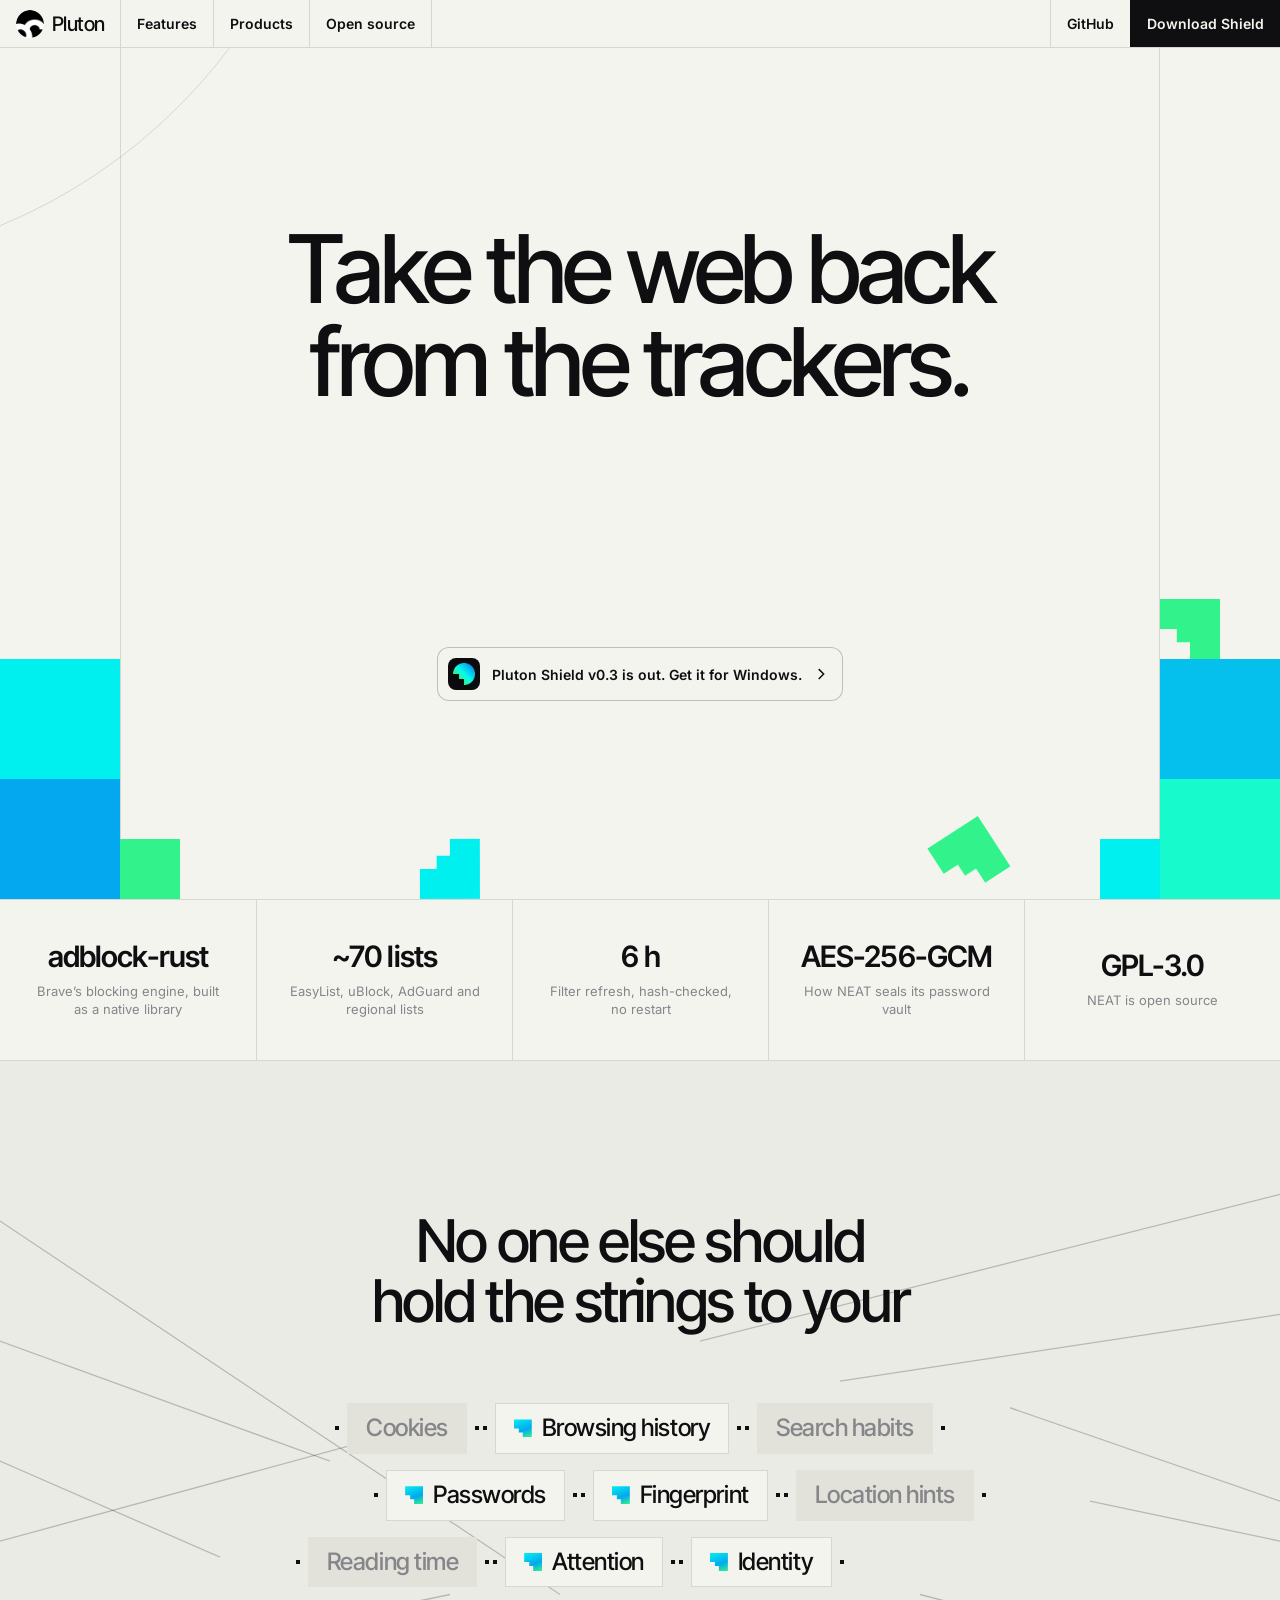
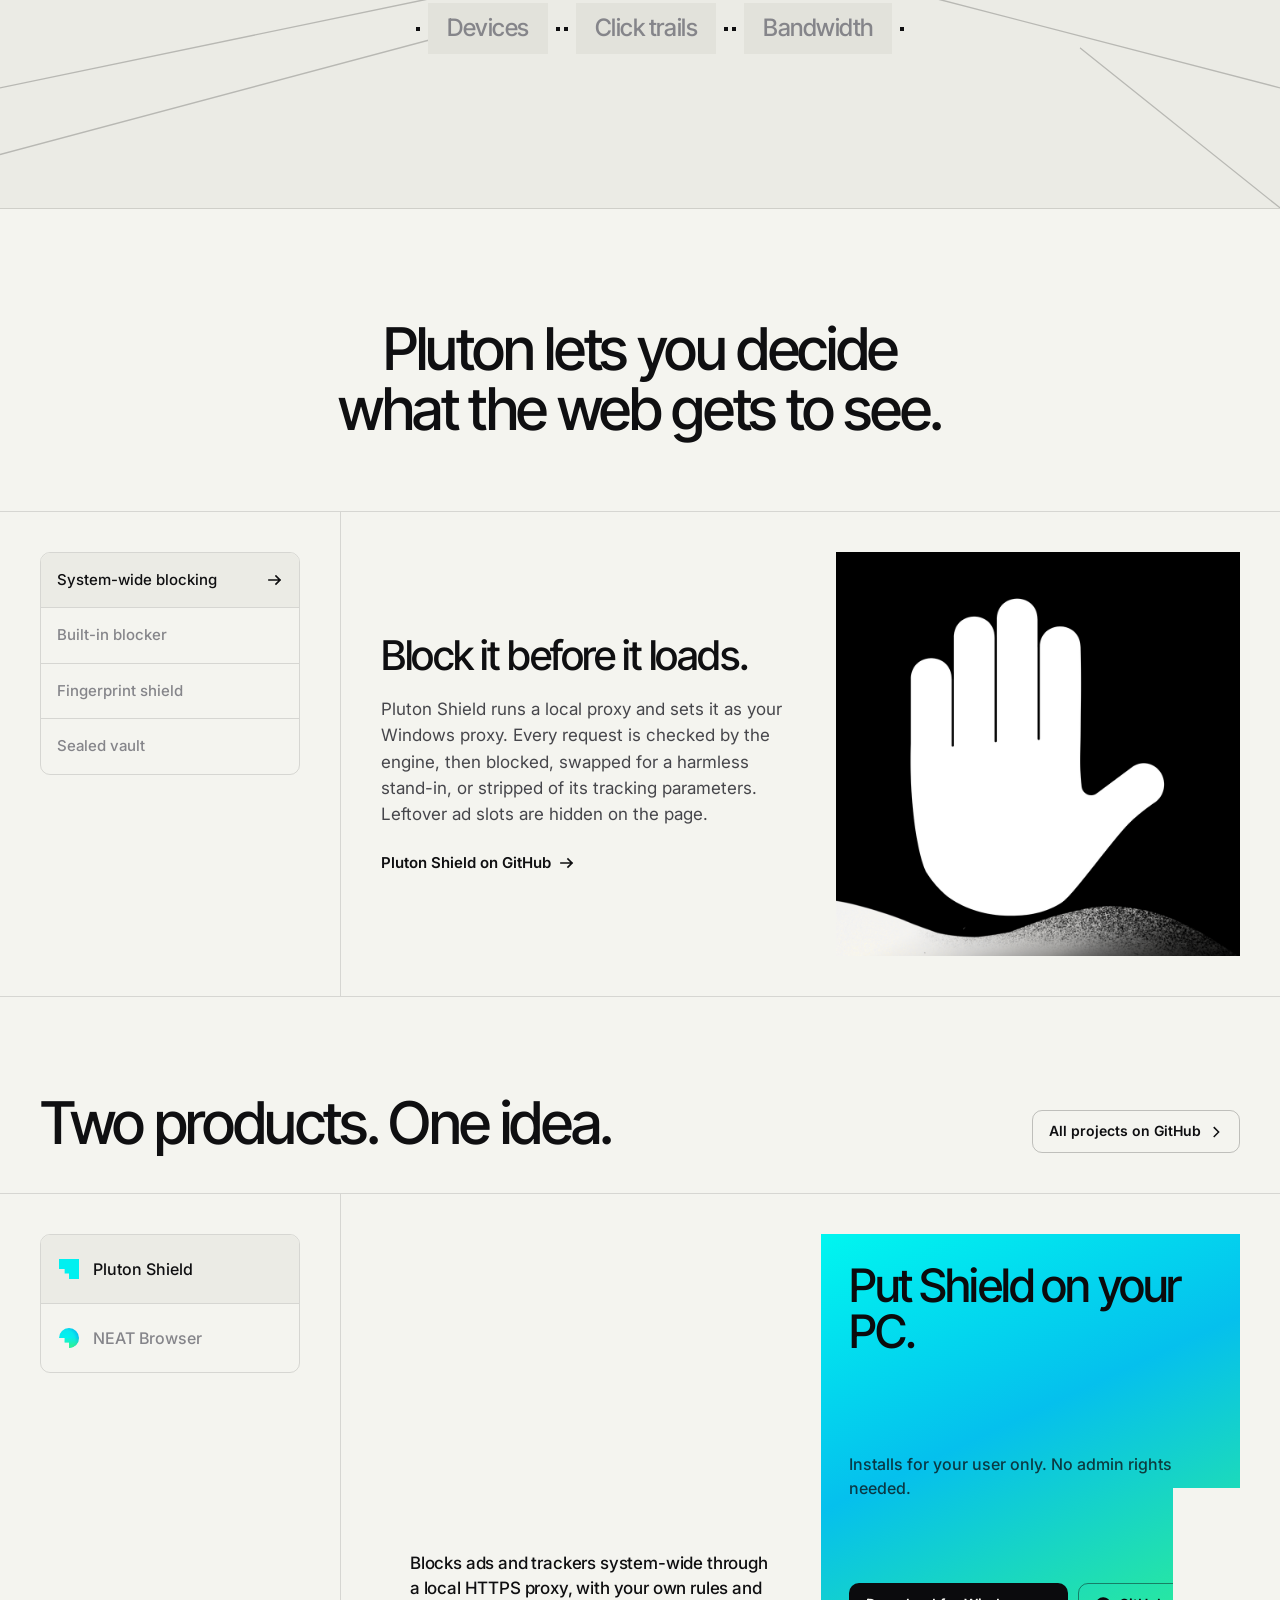
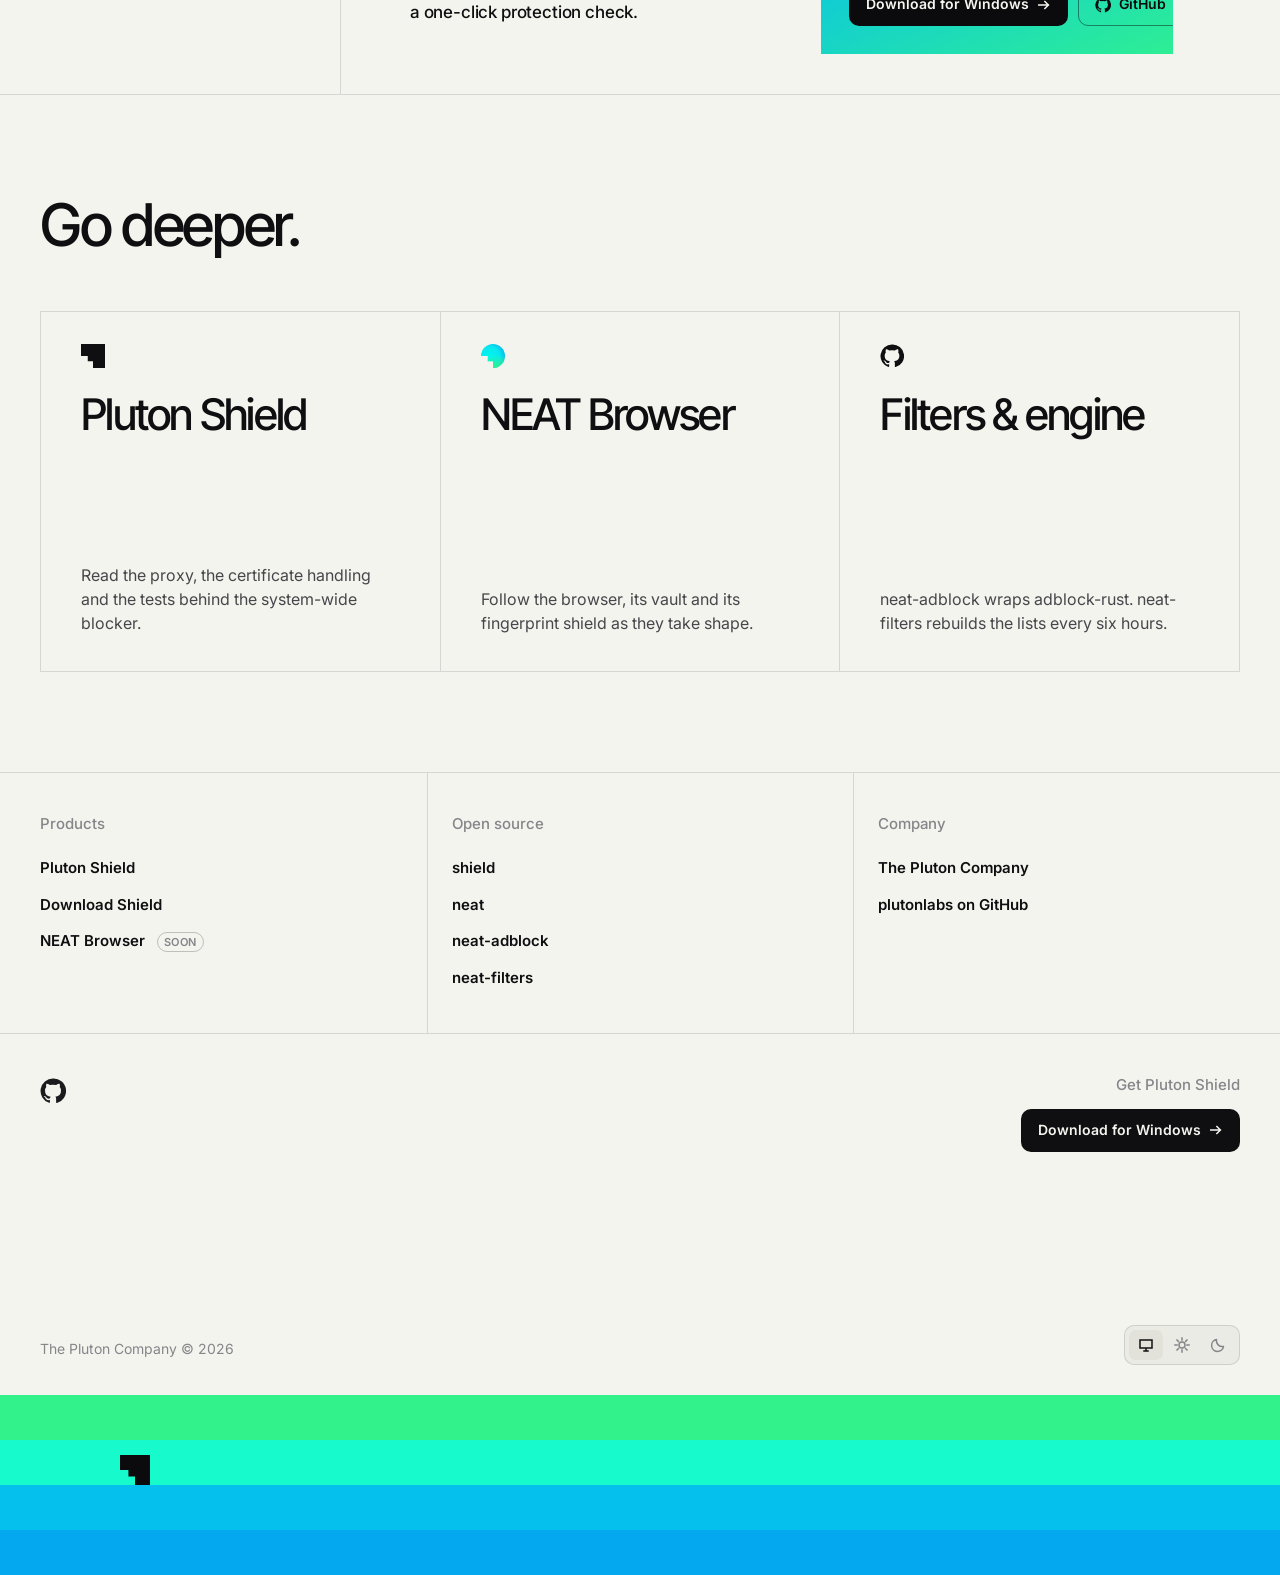
==== index.html @ 83439c70 "pluton web" ====
<!doctype html>
<html lang="en">
<head>
  <meta charset="utf-8">
  <meta name="viewport" content="width=device-width, initial-scale=1">
  <title>The Pluton Company — Shield &amp; NEAT</title>
  <meta name="description" content="The Pluton Company builds Pluton Shield, a system-wide ad and tracker blocker for Windows, and NEAT, a lightweight Windows browser with a built-in blocker, fingerprint protection and password vault.">
  <meta name="color-scheme" content="dark light">
  <meta name="theme-color" content="#0f0f11">
  <meta property="og:title" content="The Pluton Company — Shield &amp; NEAT">
  <meta property="og:description" content="Take the web back from the trackers. Pluton Shield blocks ads and trackers across Windows. NEAT is a lightweight browser built around privacy.">
  <meta property="og:type" content="website">

  <link rel="icon" type="image/png" sizes="32x32" href="assets/favicon-32.png">
  <link rel="apple-touch-icon" href="assets/favicon-180.png">

  <link rel="preconnect" href="https://fonts.googleapis.com">
  <link rel="preconnect" href="https://fonts.gstatic.com" crossorigin>
  <link href="https://fonts.googleapis.com/css2?family=Inter+Tight:wght@400;500;600&amp;family=Inter:wght@400;500;600&amp;display=swap" rel="stylesheet">
  <link rel="stylesheet" href="css/style.css">

  <!-- Runs before first paint so the saved theme is applied without a flash. -->
  <script src="js/app.js"></script>
</head>
<body>

  <!-- Icon sprite -->
  <svg width="0" height="0" style="position:absolute" aria-hidden="true" focusable="false">
    <defs>
      <radialGradient id="neatBase" cx=".35" cy=".55" r=".78">
        <stop offset="0" stop-color="#00f6f0"/>
        <stop offset=".55" stop-color="#08e8ee"/>
        <stop offset="1" stop-color="#04a8ee"/>
      </radialGradient>
      <linearGradient id="neatGreen" x1="0" y1="0" x2="0" y2="1">
        <stop offset=".45" stop-color="#32f38b" stop-opacity="0"/>
        <stop offset="1" stop-color="#32f38b"/>
      </linearGradient>
      <linearGradient id="padGrad" x1="0" y1="0" x2="0" y2="1">
        <stop offset="0" stop-color="#04a8ee"/>
        <stop offset=".5" stop-color="#00f0f0"/>
        <stop offset="1" stop-color="#32f38b"/>
      </linearGradient>
    </defs>
    <symbol id="i-chev" viewBox="0 0 16 16"><path d="M6 3l5 5-5 5" fill="none" stroke="currentColor" stroke-width="1.7" stroke-linecap="square"/></symbol>
    <symbol id="i-arrow" viewBox="0 0 16 16"><path d="M2 8h11M9 4l4 4-4 4" fill="none" stroke="currentColor" stroke-width="1.7" stroke-linecap="square"/></symbol>
    <symbol id="i-github" viewBox="0 0 24 24"><path fill="currentColor" d="M12 .5a11.5 11.5 0 0 0-3.64 22.41c.58.1.79-.25.79-.56v-2c-3.2.7-3.88-1.37-3.88-1.37-.52-1.33-1.28-1.69-1.28-1.69-1.04-.71.08-.7.08-.7 1.15.08 1.76 1.19 1.76 1.19 1.03 1.76 2.69 1.25 3.34.96.1-.74.4-1.25.73-1.54-2.55-.29-5.24-1.28-5.24-5.69 0-1.26.45-2.28 1.18-3.09-.12-.29-.51-1.46.11-3.05 0 0 .97-.31 3.17 1.18a11 11 0 0 1 5.78 0c2.2-1.49 3.17-1.18 3.17-1.18.62 1.59.23 2.76.11 3.05.74.81 1.18 1.83 1.18 3.09 0 4.42-2.7 5.4-5.27 5.68.41.36.78 1.06.78 2.14v3.17c0 .31.21.67.8.56A11.5 11.5 0 0 0 12 .5Z"/></symbol>
    <symbol id="i-monitor" viewBox="0 0 16 16"><path d="M2 3h12v8H2zM6 14h4M8 11v3" fill="none" stroke="currentColor" stroke-width="1.5" stroke-linecap="square"/></symbol>
    <symbol id="i-sun" viewBox="0 0 16 16"><path d="M5 8a3 3 0 1 0 6 0 3 3 0 0 0-6 0zM8 1v2M8 13v2M1 8h2M13 8h2M3 3l1.4 1.4M11.6 11.6L13 13M13 3l-1.4 1.4M4.4 11.6L3 13" fill="none" stroke="currentColor" stroke-width="1.5" stroke-linecap="square"/></symbol>
    <symbol id="i-moon" viewBox="0 0 16 16"><path d="M13.5 9.5A6 6 0 0 1 6.5 2.5a6 6 0 1 0 7 7z" fill="none" stroke="currentColor" stroke-width="1.5" stroke-linejoin="round"/></symbol>
    <!-- The stepped-corner shape that runs through the whole brand -->
    <symbol id="i-stair" viewBox="0 0 16 16"><path d="M0 0H16V16H8V11.5H4.5V8H0Z" fill="currentColor"/></symbol>
    <!-- NEAT mark, redrawn as vector -->
    <symbol id="neat-mark" viewBox="0 0 64 64">
      <path d="M0 32A32 32 0 1 1 32 64L32 46L18 46L18 32Z" fill="url(#neatBase)"/>
      <path d="M0 32A32 32 0 1 1 32 64L32 46L18 46L18 32Z" fill="url(#neatGreen)"/>
    </symbol>
  </svg>

  <a class="skip" href="#main">Skip to content</a>

  <!-- ============ NAV ============ -->
  <header class="nav" id="top">
    <a class="nav__brand" href="#top" aria-label="The Pluton Company, home">
      <img class="mark" src="assets/pluton-mark.png" width="28" height="28" alt="">
      <span>Pluton</span>
    </a>

    <nav class="nav__links" id="nav-links" aria-label="Primary">
      <a href="#features">Features</a>
      <a href="#products">Products</a>
      <a href="#open-source">Open source</a>
    </nav>

    <div class="nav__right">
      <a class="nav__cell" href="https://github.com/plutonlabs" target="_blank" rel="noopener">GitHub</a>
      <a class="nav__cell nav__cell--cta" href="https://github.com/plutonlabs/shield/releases/latest" target="_blank" rel="noopener">Download Shield</a>
      <button class="nav__toggle" type="button" aria-expanded="false" aria-controls="nav-links" aria-label="Menu">
        <span></span><span></span>
      </button>
    </div>
  </header>

  <main id="main">

    <!-- ============ HERO ============ -->
    <section class="hero" id="hero" aria-labelledby="hero-title">
      <div class="hero__arc" aria-hidden="true"></div>
      <div class="hero__rail hero__rail--l" aria-hidden="true"></div>
      <div class="hero__rail hero__rail--r" aria-hidden="true"></div>

      <div class="hero__copy">
        <h1 class="display" id="hero-title">Take the web back<br>from the trackers.</h1>
      </div>

      <div class="stage" id="stage" aria-hidden="true">
        <div class="stage__probe"></div>
        <!-- static blocks -->
        <div class="blk blk--l1"></div>
        <div class="blk blk--l2"></div>
        <div class="blk blk--l3"></div>
        <div class="blk blk--r1"></div>
        <div class="blk blk--r2"></div>
        <div class="blk blk--r3"></div>
        <!-- moving blocks (positioned by js/app.js) -->
        <div class="mv mv--a" data-mv="a"></div>
        <div class="mv mv--b" data-mv="b"></div>
        <div class="mv mv--bar" data-mv="bar"></div>
        <div class="mv mv--d" data-mv="d"></div>
      </div>

      <a class="pill" href="https://github.com/plutonlabs/shield/releases/latest" target="_blank" rel="noopener">
        <span class="pill__icon"><img src="assets/neat-icon.png" width="22" height="22" alt=""></span>
        <span>Pluton Shield v0.3 is out. Get it for Windows.</span>
        <svg class="ico" width="14" height="14" aria-hidden="true"><use href="#i-chev"/></svg>
      </a>
    </section>

    <!-- ============ AT A GLANCE ============ -->
    <section class="strip" aria-label="At a glance">
      <ul class="strip__row">
        <li class="strip__cell">
          <span class="strip__big">adblock-rust</span>
          <span class="strip__cap">Brave’s blocking engine, built as a native library</span>
        </li>
        <li class="strip__cell">
          <span class="strip__big">~70 lists</span>
          <span class="strip__cap">EasyList, uBlock, AdGuard and regional lists</span>
        </li>
        <li class="strip__cell">
          <span class="strip__big">6 h</span>
          <span class="strip__cap">Filter refresh, hash-checked, no restart</span>
        </li>
        <li class="strip__cell">
          <span class="strip__big">AES-256-GCM</span>
          <span class="strip__cap">How NEAT seals its password vault</span>
        </li>
        <li class="strip__cell">
          <span class="strip__big">GPL-3.0</span>
          <span class="strip__cap">NEAT is open source</span>
        </li>
      </ul>
    </section>

    <!-- ============ MANIFESTO ============ -->
    <section class="manifesto" id="manifesto" aria-labelledby="manifesto-title">
      <svg class="manifesto__lines" viewBox="0 0 1280 560" preserveAspectRatio="none" aria-hidden="true">
        <g fill="none" stroke="currentColor" stroke-width="1">
          <path d="M0 120L560 400"/>
          <path d="M0 210L330 300"/>
          <path d="M0 300L220 372"/>
          <path d="M0 360L440 270"/>
          <path d="M0 470L450 400"/>
          <path d="M0 520L450 430"/>
          <path d="M700 210L1280 100"/>
          <path d="M840 240L1280 190"/>
          <path d="M1010 260L1280 330"/>
          <path d="M1090 330L1280 360"/>
          <path d="M920 400L1280 470"/>
          <path d="M1080 440L1280 560"/>
        </g>
      </svg>

      <h2 class="display display--md" id="manifesto-title">No one else should hold the strings to your</h2>

      <ul class="chips">
        <li class="chips__row">
          <span class="chip"><i class="chip__ico" aria-hidden="true"></i>Cookies</span>
          <span class="chip chip--lit"><i class="chip__ico" aria-hidden="true"></i>Browsing history</span>
          <span class="chip"><i class="chip__ico" aria-hidden="true"></i>Search habits</span>
        </li>
        <li class="chips__row">
          <span class="chip chip--lit"><i class="chip__ico" aria-hidden="true"></i>Passwords</span>
          <span class="chip chip--lit"><i class="chip__ico" aria-hidden="true"></i>Fingerprint</span>
          <span class="chip"><i class="chip__ico" aria-hidden="true"></i>Location hints</span>
        </li>
        <li class="chips__row">
          <span class="chip"><i class="chip__ico" aria-hidden="true"></i>Reading time</span>
          <span class="chip chip--lit"><i class="chip__ico" aria-hidden="true"></i>Attention</span>
          <span class="chip chip--lit"><i class="chip__ico" aria-hidden="true"></i>Identity</span>
        </li>
        <li class="chips__row">
          <span class="chip"><i class="chip__ico" aria-hidden="true"></i>Devices</span>
          <span class="chip"><i class="chip__ico" aria-hidden="true"></i>Click trails</span>
          <span class="chip"><i class="chip__ico" aria-hidden="true"></i>Bandwidth</span>
        </li>
      </ul>
    </section>

    <!-- ============ FEATURES (tabs) ============ -->
    <section class="how" id="features" aria-labelledby="how-title">
      <div class="how__head">
        <h2 class="display display--md" id="how-title">Pluton lets you decide what the web gets to see.</h2>
      </div>

      <div class="tabs" data-tabs>
        <div class="tabs__list" role="tablist" aria-orientation="vertical" aria-label="Features">
          <button class="tab" role="tab" type="button" id="tab-system" aria-controls="panel-system" aria-selected="true">
            <span>System-wide blocking</span><svg class="ico" width="16" height="16" aria-hidden="true"><use href="#i-arrow"/></svg>
          </button>
          <button class="tab" role="tab" type="button" id="tab-blocker" aria-controls="panel-blocker" aria-selected="false" tabindex="-1">
            <span>Built-in blocker</span><svg class="ico" width="16" height="16" aria-hidden="true"><use href="#i-arrow"/></svg>
          </button>
          <button class="tab" role="tab" type="button" id="tab-fp" aria-controls="panel-fp" aria-selected="false" tabindex="-1">
            <span>Fingerprint shield</span><svg class="ico" width="16" height="16" aria-hidden="true"><use href="#i-arrow"/></svg>
          </button>
          <button class="tab" role="tab" type="button" id="tab-vault" aria-controls="panel-vault" aria-selected="false" tabindex="-1">
            <span>Sealed vault</span><svg class="ico" width="16" height="16" aria-hidden="true"><use href="#i-arrow"/></svg>
          </button>
        </div>

        <div class="tabs__panels">

          <article class="panel" role="tabpanel" id="panel-system" aria-labelledby="tab-system" tabindex="0">
            <div class="panel__text">
              <h3 class="display display--sm">Block it before it loads.</h3>
              <p>Pluton Shield runs a local proxy and sets it as your Windows proxy. Every request is checked by the engine, then blocked, swapped for a harmless stand-in, or stripped of its tracking parameters. Leftover ad slots are hidden on the page.</p>
              <a class="link-arrow" href="https://github.com/plutonlabs/shield" target="_blank" rel="noopener">Pluton Shield on GitHub <svg class="ico" width="16" height="16" aria-hidden="true"><use href="#i-arrow"/></svg></a>
            </div>
            <div class="panel__visual panel__visual--hand">
              <img src="assets/shield-hand.png" width="1000" height="1000" loading="lazy" alt="A white open hand held up like a stop sign, on black.">
            </div>
          </article>

          <article class="panel" role="tabpanel" id="panel-blocker" aria-labelledby="tab-blocker" tabindex="0" hidden>
            <div class="panel__text">
              <h3 class="display display--sm">A browser that blocks by default.</h3>
              <p>NEAT carries its own blocker: adblock-rust fed by uBlock Origin lists. It stops requests and popups, hides what is left, runs scriptlets before the page’s own scripts, and gives you a switch for each site.</p>
              <a class="link-arrow" href="https://github.com/plutonlabs/neat" target="_blank" rel="noopener">NEAT on GitHub <svg class="ico" width="16" height="16" aria-hidden="true"><use href="#i-arrow"/></svg></a>
            </div>
            <div class="panel__visual panel__visual--neat">
              <svg class="neat-big" viewBox="0 0 64 64" role="img" aria-label="The NEAT mark: a circle with a stepped corner cut out"><use href="#neat-mark"/></svg>
              <i class="deco deco--1"></i><i class="deco deco--2"></i><i class="deco deco--3"></i>
            </div>
          </article>

          <article class="panel" role="tabpanel" id="panel-fp" aria-labelledby="tab-fp" tabindex="0" hidden>
            <div class="panel__text">
              <h3 class="display display--sm">Look different to every site.</h3>
              <p>NEAT nudges what a page can read, such as canvas, audio and hardware details. Values stay steady on one site, differ on the next, and change again after a restart, so two sites can’t match their visitor.</p>
              <a class="link-arrow" href="https://github.com/plutonlabs/neat" target="_blank" rel="noopener">See how it works <svg class="ico" width="16" height="16" aria-hidden="true"><use href="#i-arrow"/></svg></a>
            </div>
            <div class="panel__visual panel__visual--fp">
              <div class="fp" data-fp>
                <figure class="fp__item"><div class="fp__grid" data-seed="11"></div><figcaption>example.com</figcaption></figure>
                <figure class="fp__item"><div class="fp__grid" data-seed="27"></div><figcaption>another.org</figcaption></figure>
                <figure class="fp__item"><div class="fp__grid" data-seed="43" data-roll></div><figcaption>example.com, after restart</figcaption></figure>
              </div>
            </div>
          </article>

          <article class="panel" role="tabpanel" id="panel-vault" aria-labelledby="tab-vault" tabindex="0" hidden>
            <div class="panel__text">
              <h3 class="display display--sm">Sealed on your machine.</h3>
              <p>Logins, one-time codes, cards and identities are sealed with AES-256-GCM. The key is wrapped for your Windows user, and showing or copying a password asks for Windows Hello or your NEAT password.</p>
              <a class="link-arrow" href="https://github.com/plutonlabs/neat" target="_blank" rel="noopener">NEAT on GitHub <svg class="ico" width="16" height="16" aria-hidden="true"><use href="#i-arrow"/></svg></a>
            </div>
            <div class="panel__visual panel__visual--vault">
              <svg class="padlock" viewBox="0 0 12 14" role="img" aria-label="A pixel-art padlock" shape-rendering="crispEdges">
                <path fill="url(#padGrad)" d="M4 0h4v1h-4zM3 1h6v1h-6zM2 2h3v1h-3zM7 2h3v1h-3zM2 3h2v1h-2zM8 3h2v1h-2zM2 4h2v1h-2zM8 4h2v1h-2zM2 5h2v1h-2zM8 5h2v1h-2zM0 6h12v1h-12zM0 7h12v1h-12zM0 8h4v1h-4zM8 8h4v1h-4zM0 9h4v1h-4zM8 9h4v1h-4zM0 10h5v1h-5zM7 10h5v1h-5zM0 11h5v1h-5zM7 11h5v1h-5zM0 12h12v1h-12zM0 13h12v1h-12z"/>
              </svg>
            </div>
          </article>

        </div>
      </div>
    </section>

    <!-- ============ PRODUCTS ============ -->
    <section class="work" id="products" aria-labelledby="work-title">
      <div class="work__head">
        <h2 class="display display--md" id="work-title">Two products. One idea.</h2>
        <a class="btn" href="https://github.com/plutonlabs" target="_blank" rel="noopener">All projects on GitHub <svg class="ico" width="14" height="14" aria-hidden="true"><use href="#i-chev"/></svg></a>
      </div>

      <div class="tabs tabs--work" data-tabs>
        <div class="tabs__list tabs__list--work" role="tablist" aria-orientation="vertical" aria-label="Products">
          <button class="tab tab--prod" role="tab" type="button" id="tab-shield" aria-controls="panel-shield" aria-selected="true">
            <svg class="tab__ico" width="20" height="20" aria-hidden="true"><use href="#i-stair"/></svg>
            <span>Pluton Shield</span>
          </button>
          <button class="tab tab--prod" role="tab" type="button" id="tab-neat" aria-controls="panel-neat" aria-selected="false" tabindex="-1">
            <svg class="tab__ico" width="20" height="20" aria-hidden="true"><use href="#neat-mark"/></svg>
            <span>NEAT Browser</span>
          </button>
        </div>

        <div class="tabs__panels">
          <!-- Shield -->
          <div class="cards" role="tabpanel" id="panel-shield" aria-labelledby="tab-shield" tabindex="0">
            <div class="cards__col">
              <article class="card">
                <span class="tag tag--live">Available · v0.3</span>
                <p class="card__text">Early release for Windows, x64 and ARM64. The Windows UI hasn’t been fully tested yet.</p>
              </article>
              <article class="card">
                <svg class="card__ico" width="28" height="28" aria-hidden="true"><use href="#i-stair"/></svg>
                <p class="card__text">Blocks ads and trackers system-wide through a local HTTPS proxy, with your own rules and a one-click protection check.</p>
              </article>
            </div>
            <article class="card card--cta">
              <p class="card__big">Put Shield on your PC.</p>
              <p class="card__small">Installs for your user only. No admin rights needed.</p>
              <div class="card__actions">
                <a class="btn btn--solid" href="https://github.com/plutonlabs/shield/releases/latest" target="_blank" rel="noopener">Download for Windows <svg class="ico" width="14" height="14" aria-hidden="true"><use href="#i-arrow"/></svg></a>
                <a class="btn btn--dark" href="https://github.com/plutonlabs/shield" target="_blank" rel="noopener"><svg class="ico" width="16" height="16" aria-hidden="true"><use href="#i-github"/></svg> GitHub</a>
              </div>
            </article>
          </div>

          <!-- NEAT -->
          <div class="cards" role="tabpanel" id="panel-neat" aria-labelledby="tab-neat" tabindex="0" hidden>
            <div class="cards__col">
              <article class="card">
                <span class="tag tag--soon">Not released yet</span>
                <p class="card__text">NEAT is still being built in the open. There is no download yet.</p>
              </article>
              <article class="card">
                <img class="card__img" src="assets/neat-icon.png" width="40" height="40" alt="">
                <p class="card__text">A lightweight Windows browser on WinUI 3 and WebView2, with vertical tabs, a built-in blocker, fingerprint protection and a password vault.</p>
              </article>
            </div>
            <article class="card card--cta">
              <p class="card__big">Follow the build.</p>
              <p class="card__small">NEAT is open source under GPL-3.0.</p>
              <div class="card__actions">
                <a class="btn btn--solid" href="https://github.com/plutonlabs/neat" target="_blank" rel="noopener"><svg class="ico" width="16" height="16" aria-hidden="true"><use href="#i-github"/></svg> View on GitHub <svg class="ico" width="14" height="14" aria-hidden="true"><use href="#i-arrow"/></svg></a>
              </div>
            </article>
          </div>
        </div>
      </div>
    </section>

    <!-- ============ GO DEEPER ============ -->
    <section class="deeper" id="open-source" aria-labelledby="deeper-title">
      <div class="deeper__head">
        <h2 class="display display--md" id="deeper-title">Go deeper.</h2>
      </div>
      <div class="deeper__row">
        <a class="dcard" href="https://github.com/plutonlabs/shield" target="_blank" rel="noopener">
          <svg class="dcard__ico" width="24" height="24" aria-hidden="true"><use href="#i-stair"/></svg>
          <span class="dcard__title">Pluton Shield</span>
          <span class="dcard__text">Read the proxy, the certificate handling and the tests behind the system-wide blocker.</span>
        </a>
        <a class="dcard" href="https://github.com/plutonlabs/neat" target="_blank" rel="noopener">
          <svg class="dcard__ico" width="24" height="24" aria-hidden="true"><use href="#neat-mark"/></svg>
          <span class="dcard__title">NEAT Browser</span>
          <span class="dcard__text">Follow the browser, its vault and its fingerprint shield as they take shape.</span>
        </a>
        <a class="dcard" href="https://github.com/plutonlabs/neat-filters" target="_blank" rel="noopener">
          <svg class="dcard__ico" width="24" height="24" aria-hidden="true"><use href="#i-github"/></svg>
          <span class="dcard__title">Filters &amp; engine</span>
          <span class="dcard__text">neat-adblock wraps adblock-rust. neat-filters rebuilds the lists every six hours.</span>
        </a>
      </div>
    </section>

  </main>

  <!-- ============ FOOTER ============ -->
  <footer class="footer">
    <div class="footer__cols">
      <div class="footer__col">
        <h2 class="footer__label">Products</h2>
        <ul>
          <li><a href="https://github.com/plutonlabs/shield" target="_blank" rel="noopener">Pluton Shield</a></li>
          <li><a href="https://github.com/plutonlabs/shield/releases/latest" target="_blank" rel="noopener">Download Shield</a></li>
          <li><a href="https://github.com/plutonlabs/neat" target="_blank" rel="noopener">NEAT Browser <span class="soon">soon</span></a></li>
        </ul>
      </div>
      <div class="footer__col">
        <h2 class="footer__label">Open source</h2>
        <ul>
          <li><a href="https://github.com/plutonlabs/shield" target="_blank" rel="noopener">shield</a></li>
          <li><a href="https://github.com/plutonlabs/neat" target="_blank" rel="noopener">neat</a></li>
          <li><a href="https://github.com/plutonlabs/neat-adblock" target="_blank" rel="noopener">neat-adblock</a></li>
          <li><a href="https://github.com/plutonlabs/neat-filters" target="_blank" rel="noopener">neat-filters</a></li>
        </ul>
      </div>
      <div class="footer__col">
        <h2 class="footer__label">Company</h2>
        <ul>
          <li><a href="#top">The Pluton Company</a></li>
          <li><a href="https://github.com/plutonlabs" target="_blank" rel="noopener">plutonlabs on GitHub</a></li>
        </ul>
      </div>
    </div>

    <div class="footer__meta">
      <div class="footer__social">
        <a href="https://github.com/plutonlabs" target="_blank" rel="noopener" aria-label="plutonlabs on GitHub">
          <svg width="26" height="26" aria-hidden="true"><use href="#i-github"/></svg>
        </a>
      </div>
      <div class="footer__get">
        <span class="footer__label">Get Pluton Shield</span>
        <a class="btn btn--solid" href="https://github.com/plutonlabs/shield/releases/latest" target="_blank" rel="noopener">Download for Windows <svg class="ico" width="14" height="14" aria-hidden="true"><use href="#i-arrow"/></svg></a>
      </div>
    </div>

    <div class="footer__brand">
      <p class="footer__copy">The Pluton Company © <span data-year>2026</span></p>

      <div class="wordmark">
        <img src="assets/pluton-wordmark.png" width="900" height="900" loading="lazy" alt="the PLUTON COMPANY">
      </div>

      <div class="theme" role="group" aria-label="Color theme">
        <button type="button" data-theme-set="system" aria-pressed="true" aria-label="System theme"><svg width="16" height="16" aria-hidden="true"><use href="#i-monitor"/></svg></button>
        <button type="button" data-theme-set="light" aria-pressed="false" aria-label="Light theme"><svg width="16" height="16" aria-hidden="true"><use href="#i-sun"/></svg></button>
        <button type="button" data-theme-set="dark" aria-pressed="false" aria-label="Dark theme"><svg width="16" height="16" aria-hidden="true"><use href="#i-moon"/></svg></button>
      </div>
    </div>

    <div class="band" aria-hidden="true">
      <i class="band__s band__s--1"></i>
      <i class="band__s band__s--2"></i>
      <i class="band__s band__s--3"></i>
      <i class="band__s band__s--4"></i>
      <div class="mv mv--w" data-mv="w"></div>
    </div>
  </footer>

</body>
</html>
---- css/style.css ----
/* ==========================================================================
   The Pluton Company — site styles
   Structure: tokens → base → nav → hero → strip → manifesto → features
              → products → go deeper → footer → responsive → motion
   ========================================================================== */

/* ---------- Tokens ---------- */
:root {
  /* dark (default) */
  --bg: #0f0f11;
  --bg-2: #161619;
  --bg-3: #1d1d21;
  --fg: #f6f6f1;
  --fg-2: #b9b9b3;
  --fg-3: #77777c;
  --line: rgba(255, 255, 255, 0.1);
  --line-2: rgba(255, 255, 255, 0.2);
  --focus: #00f0f0;
  --invert: 0;
  --blend: lighten;

  /* brand accents, sampled from the NEAT mark */
  --c1: #04a8ee;
  --c2: #05c0ed;
  --c3: #00f0f0;
  --c4: #17facb;
  --c5: #32f38b;
  --ink: #0b0b0d;

  --nav-h: 48px;
  --u: clamp(20px, calc(100vw / 21), 60px); /* one block unit */
  --pad: clamp(20px, 3.2vw, 40px);

  --font-display: "Inter Tight", "Inter", ui-sans-serif, system-ui, -apple-system, "Segoe UI", Roboto, Helvetica, Arial, sans-serif;
  --font: "Inter", ui-sans-serif, system-ui, -apple-system, "Segoe UI", Roboto, Helvetica, Arial, sans-serif;
  --mono: ui-monospace, "SFMono-Regular", Menlo, Consolas, monospace;

  /* the stepped corner, as a clip-path */
  --stair: polygon(0 0, 100% 0, 100% 100%, 50% 100%, 50% 72%, 28% 72%, 28% 50%, 0 50%);

  color-scheme: dark;
}

@media (prefers-color-scheme: light) {
  :root:not([data-theme="dark"]) {
    --bg: #f4f4ef;
    --bg-2: #ebebe5;
    --bg-3: #e2e2db;
    --fg: #0f0f11;
    --fg-2: #46464b;
    --fg-3: #85858a;
    --line: rgba(0, 0, 0, 0.12);
    --line-2: rgba(0, 0, 0, 0.22);
    --focus: #0a78c0;
    --invert: 1;
    --blend: darken;
    color-scheme: light;
  }
}

:root[data-theme="light"] {
  --bg: #f4f4ef;
  --bg-2: #ebebe5;
  --bg-3: #e2e2db;
  --fg: #0f0f11;
  --fg-2: #46464b;
  --fg-3: #85858a;
  --line: rgba(0, 0, 0, 0.12);
  --line-2: rgba(0, 0, 0, 0.22);
  --focus: #0a78c0;
  --invert: 1;
  --blend: darken;
  color-scheme: light;
}

/* ---------- Base ---------- */
*,
*::before,
*::after { box-sizing: border-box; }

html {
  scroll-behavior: smooth;
  scroll-padding-top: var(--nav-h);
  -webkit-text-size-adjust: 100%;
}

body {
  margin: 0;
  background: var(--bg);
  color: var(--fg);
  font-family: var(--font);
  font-size: 16px;
  line-height: 1.5;
  -webkit-font-smoothing: antialiased;
  -moz-osx-font-smoothing: grayscale;
  text-rendering: optimizeLegibility;
}

img, svg { display: block; max-width: 100%; }
a { color: inherit; text-decoration: none; }
button { font: inherit; color: inherit; background: none; border: 0; padding: 0; cursor: pointer; }
ul { list-style: none; margin: 0; padding: 0; }
h1, h2, h3, p { margin: 0; }
[hidden] { display: none !important; }

:focus-visible {
  outline: 2px solid var(--focus);
  outline-offset: 2px;
}

.skip {
  position: absolute;
  left: 12px;
  top: -60px;
  z-index: 100;
  padding: 10px 14px;
  background: var(--fg);
  color: var(--bg);
  font-weight: 600;
  border-radius: 8px;
}
.skip:focus { top: 8px; }

.display {
  font-family: var(--font-display);
  font-weight: 500;
  font-size: clamp(40px, 7.4vw, 96px);
  line-height: 0.98;
  letter-spacing: -0.045em;
  text-wrap: balance;
}
.display--md {
  font-size: clamp(32px, 4.6vw, 60px);
  line-height: 1.02;
  letter-spacing: -0.04em;
}
.display--sm {
  font-size: clamp(28px, 3.2vw, 44px);
  line-height: 1.04;
  letter-spacing: -0.035em;
}

.ico { flex: none; }

/* ---------- Buttons & tags ---------- */
.btn {
  display: inline-flex;
  align-items: center;
  gap: 8px;
  padding: 12px 16px;
  border: 1px solid var(--line-2);
  border-radius: 10px;
  font-size: 14px;
  font-weight: 600;
  line-height: 1.2;
  white-space: nowrap;
  transition: background 0.2s, border-color 0.2s, transform 0.2s;
}
.btn:hover { background: var(--bg-3); }
.btn:active { transform: translateY(1px); }

.btn--solid {
  background: var(--fg);
  color: var(--bg);
  border-color: transparent;
}
.btn--solid:hover { background: var(--fg); opacity: 0.88; }

.tag {
  display: inline-flex;
  align-items: center;
  gap: 8px;
  width: max-content;
  padding: 6px 10px;
  border: 1px solid var(--line-2);
  border-radius: 999px;
  font-size: 12px;
  font-weight: 600;
  letter-spacing: 0.05em;
  text-transform: uppercase;
  line-height: 1;
}
.tag::before {
  content: "";
  width: 8px;
  height: 8px;
  background: var(--fg-3);
}
.tag--live::before { background: var(--c5); box-shadow: 0 0 0 3px rgba(50, 243, 139, 0.22); }

.link-arrow {
  display: inline-flex;
  align-items: center;
  gap: 8px;
  margin-top: 24px;
  font-weight: 600;
  font-size: 15px;
}
.link-arrow .ico { transition: transform 0.2s; }
.link-arrow:hover .ico { transform: translateX(4px); }

/* ---------- Nav ---------- */
.nav {
  position: sticky;
  top: 0;
  z-index: 50;
  display: flex;
  align-items: stretch;
  height: var(--nav-h);
  background: var(--bg);
  border-bottom: 1px solid var(--line);
}
.nav__brand {
  display: flex;
  align-items: center;
  gap: 8px;
  padding: 0 16px;
  border-right: 1px solid var(--line);
  font-family: var(--font-display);
  font-size: 20px;
  font-weight: 500;
  letter-spacing: -0.03em;
}
.mark {
  width: 28px;
  height: 28px;
  border-radius: 50%;
  filter: invert(var(--invert));
}
.nav__links { display: flex; }
.nav__links a,
.nav__cell {
  display: flex;
  align-items: center;
  padding: 0 16px;
  font-size: 14px;
  font-weight: 600;
  transition: background 0.2s;
}
.nav__links a { border-right: 1px solid var(--line); }
.nav__cell { border-left: 1px solid var(--line); }
.nav__links a:hover,
.nav__cell:hover { background: var(--bg-2); }
.nav__cell--cta { background: var(--fg); color: var(--bg); }
.nav__cell--cta:hover { background: var(--fg); opacity: 0.88; }
.nav__right { margin-left: auto; display: flex; }

.nav__toggle {
  display: none;
  width: 48px;
  border-left: 1px solid var(--line);
  align-items: center;
  justify-content: center;
  flex-direction: column;
  gap: 5px;
}
.nav__toggle span {
  display: block;
  width: 18px;
  height: 2px;
  background: var(--fg);
  transition: transform 0.2s;
}
.nav__toggle[aria-expanded="true"] span:first-child { transform: translateY(3.5px) rotate(45deg); }
.nav__toggle[aria-expanded="true"] span:last-child { transform: translateY(-3.5px) rotate(-45deg); }

/* ---------- Hero ---------- */
.hero {
  position: relative;
  display: flex;
  flex-direction: column;
  min-height: calc(100svh - var(--nav-h));
  overflow: hidden;
  border-bottom: 1px solid var(--line);
}
.hero__arc {
  position: absolute;
  left: -760px;
  top: -880px;
  width: 1100px;
  height: 1100px;
  border: 1px solid var(--line);
  border-radius: 50%;
  pointer-events: none;
}
.hero__rail {
  position: absolute;
  top: 0;
  bottom: 0;
  width: 1px;
  background: var(--line);
  pointer-events: none;
}
.hero__rail--l { left: calc(var(--u) * 2); }
.hero__rail--r { right: calc(var(--u) * 2); }

.hero__copy {
  flex: 1;
  display: grid;
  place-items: center;
  padding: clamp(48px, 9vh, 110px) 24px clamp(24px, 4vh, 48px);
  text-align: center;
  position: relative;
  z-index: 2;
}

/* Stage: blocks sit on the ground line at its bottom edge */
.stage {
  position: relative;
  flex: none;
  width: 100%;
  height: calc(var(--u) * 6);
}
.stage__probe { position: absolute; left: 0; bottom: 0; width: var(--u); height: 0; }

.blk {
  position: absolute;
  background: var(--c, var(--c1));
}
.blk--l1 { left: 0; bottom: 0; width: calc(var(--u) * 2); height: calc(var(--u) * 2); --c: var(--c1); }
.blk--l2 { left: 0; bottom: calc(var(--u) * 2); width: calc(var(--u) * 2); height: calc(var(--u) * 2); --c: var(--c3); }
.blk--l3 { left: calc(var(--u) * 2); bottom: 0; width: var(--u); height: var(--u); --c: var(--c5); }
.blk--r1 { right: 0; bottom: 0; width: calc(var(--u) * 2); height: calc(var(--u) * 2); --c: var(--c4); }
.blk--r2 { right: 0; bottom: calc(var(--u) * 2); width: calc(var(--u) * 2); height: calc(var(--u) * 2); --c: var(--c2); }
.blk--r3 { right: calc(var(--u) * 2); bottom: 0; width: var(--u); height: var(--u); --c: var(--c3); }

/* Moving blocks: js/app.js sets transform; hidden until it is ready */
.mv {
  position: absolute;
  left: 0;
  top: 0;
  width: var(--u);
  height: var(--u);
  clip-path: var(--stair);
  opacity: 0;
  will-change: transform;
  pointer-events: none;
}
.is-ready .mv { opacity: 1; }
.mv--a { background: var(--c3); }
.mv--b { background: var(--c5); }
.mv--bar { background: linear-gradient(90deg, var(--c3), var(--c5)); display: none; }
.mv--d { background: var(--c5); z-index: 1; }

.pill {
  position: absolute;
  z-index: 3;
  left: 50%;
  bottom: calc(var(--u) * 3.3);
  transform: translateX(-50%);
  display: flex;
  align-items: center;
  gap: 12px;
  max-width: calc(100% - 32px);
  padding: 10px 14px 10px 10px;
  border: 1px solid var(--line-2);
  border-radius: 12px;
  background: color-mix(in srgb, var(--bg) 78%, transparent);
  -webkit-backdrop-filter: blur(8px);
  backdrop-filter: blur(8px);
  font-size: 14px;
  font-weight: 600;
  transition: border-color 0.2s, background 0.2s;
}
.pill:hover { border-color: var(--fg-3); background: var(--bg-2); }
.pill__icon {
  display: grid;
  place-items: center;
  width: 32px;
  height: 32px;
  border-radius: 8px;
  background: #0b0b0d;
  flex: none;
}

/* ---------- Strip ---------- */
.strip { border-bottom: 1px solid var(--line); }
.strip__row {
  display: grid;
  grid-template-columns: repeat(5, 1fr);
}
.strip__cell {
  display: flex;
  flex-direction: column;
  justify-content: center;
  align-items: center;
  gap: 10px;
  min-height: 160px;
  padding: 32px 20px;
  text-align: center;
  border-left: 1px solid var(--line);
}
.strip__cell:first-child { border-left: 0; }
.strip__big {
  font-family: var(--font-display);
  font-size: clamp(22px, 2.3vw, 30px);
  font-weight: 600;
  letter-spacing: -0.03em;
  line-height: 1;
}
.strip__cap {
  max-width: 24ch;
  font-size: 13px;
  line-height: 1.4;
  color: var(--fg-3);
}

/* ---------- Manifesto ---------- */
.manifesto {
  position: relative;
  overflow: hidden;
  padding: clamp(80px, 12vw, 150px) 24px clamp(90px, 12vw, 160px);
  text-align: center;
  background: var(--bg-2);
  border-bottom: 1px solid var(--line);
}
.manifesto__lines {
  position: absolute;
  inset: 0;
  width: 100%;
  height: 100%;
  color: var(--line-2);
  pointer-events: none;
}
.manifesto .display { position: relative; max-width: 15em; margin: 0 auto; }

.chips {
  position: relative;
  display: flex;
  flex-direction: column;
  align-items: center;
  gap: 16px;
  margin-top: clamp(40px, 6vw, 72px);
}
.chips__row { display: flex; flex-wrap: wrap; justify-content: center; gap: 28px; }
.chips__row:nth-child(2) { transform: translateX(40px); }
.chips__row:nth-child(3) { transform: translateX(-70px); }
.chips__row:nth-child(4) { transform: translateX(20px); }

.chip {
  position: relative;
  display: inline-flex;
  align-items: center;
  gap: 10px;
  padding: 10px 18px;
  border: 1px solid transparent;
  background: var(--bg-3);
  color: var(--fg-3);
  font-family: var(--font-display);
  font-size: clamp(17px, 1.9vw, 24px);
  font-weight: 500;
  letter-spacing: -0.02em;
  line-height: 1.2;
  transition: background 0.5s, color 0.5s, border-color 0.5s;
}
.chip::before,
.chip::after {
  content: "";
  position: absolute;
  top: 50%;
  width: 4px;
  height: 4px;
  margin-top: -2px;
  background: var(--fg);
}
.chip::before { left: -13px; }
.chip::after { right: -13px; }
.chip__ico {
  display: none;
  width: 18px;
  height: 18px;
  flex: none;
  clip-path: var(--stair);
  background: linear-gradient(160deg, var(--c3), var(--c1) 60%, var(--c5));
}
.chip--lit {
  background: var(--bg);
  color: var(--fg);
  border-color: var(--line);
}
.chip--lit .chip__ico { display: inline-block; }

/* ---------- Features (tabs) ---------- */
.how__head {
  padding: clamp(64px, 9vw, 110px) 24px clamp(40px, 6vw, 72px);
  text-align: center;
}
.how__head .display { max-width: 18em; margin: 0 auto; }

.tabs {
  display: grid;
  grid-template-columns: 340px 1fr;
  border-top: 1px solid var(--line);
}
.tabs__list {
  align-self: start;
  margin: 40px;
  border: 1px solid var(--line);
  border-radius: 10px;
  overflow: hidden;
  position: sticky;
  top: calc(var(--nav-h) + 24px);
}
.tab {
  display: flex;
  align-items: center;
  justify-content: space-between;
  gap: 12px;
  width: 100%;
  padding: 16px;
  text-align: left;
  font-size: 15px;
  font-weight: 500;
  color: var(--fg-3);
  border-top: 1px solid var(--line);
  transition: color 0.2s, background 0.2s;
}
.tab:first-child { border-top: 0; }
.tab .ico { opacity: 0; transform: translateX(-4px); transition: opacity 0.2s, transform 0.2s; }
.tab:hover { color: var(--fg); }
.tab[aria-selected="true"] { color: var(--fg); background: var(--bg-2); }
.tab[aria-selected="true"] .ico { opacity: 1; transform: none; }

.tabs__panels { border-left: 1px solid var(--line); min-width: 0; }

.panel {
  display: grid;
  grid-template-columns: minmax(0, 1fr) minmax(0, 1fr);
  gap: clamp(28px, 4vw, 56px);
  align-items: center;
  padding: 40px;
  min-height: 460px;
  animation: panel-in 0.4s ease both;
}
.panel__text p {
  margin-top: 20px;
  max-width: 44ch;
  font-size: 17px;
  line-height: 1.55;
  color: var(--fg-2);
}
.panel__visual {
  position: relative;
  width: 100%;
  max-width: 500px;
  justify-self: end;
  aspect-ratio: 1 / 1;
  overflow: hidden;
  background: var(--ink);
  color: #f6f6f1;
}
.panel__visual--hand img { width: 100%; height: 100%; object-fit: cover; }

.panel__visual--neat {
  display: grid;
  place-items: center;
  background:
    radial-gradient(55% 55% at 50% 55%, rgba(0, 240, 240, 0.16), transparent 70%),
    var(--ink);
}
.neat-big { width: 56%; height: auto; filter: drop-shadow(0 0 44px rgba(0, 240, 240, 0.25)); }
.deco {
  position: absolute;
  clip-path: var(--stair);
  animation: float 7s steps(7) infinite;
}
.deco--1 { left: 9%; top: 11%; width: 11%; aspect-ratio: 1; background: var(--c5); }
.deco--2 { right: 10%; top: 22%; width: 7%; aspect-ratio: 1; background: var(--c1); animation-delay: -2s; transform: rotate(90deg); }
.deco--3 { right: 14%; bottom: 10%; width: 14%; aspect-ratio: 1; background: var(--c3); animation-delay: -4s; transform: rotate(180deg); }

.panel__visual--fp { display: grid; align-content: center; }
.fp {
  display: grid;
  grid-template-columns: repeat(3, minmax(0, 1fr));
  gap: clamp(10px, 2.4vw, 22px);
  padding: 7%;
}
.fp__item { margin: 0; }
.fp__grid {
  display: grid;
  grid-template-columns: repeat(8, 1fr);
  gap: 3px;
}
.fp__grid i {
  aspect-ratio: 1;
  background: rgba(255, 255, 255, 0.07);
  transition: background 0.4s;
}
.fp__item figcaption {
  margin-top: 12px;
  font-family: var(--mono);
  font-size: 11px;
  line-height: 1.35;
  color: #8f8f94;
}

.panel__visual--vault {
  display: grid;
  place-items: center;
  background:
    radial-gradient(50% 50% at 50% 55%, rgba(50, 243, 139, 0.12), transparent 70%),
    var(--ink);
}
.padlock { width: 36%; height: auto; }

/* ---------- Products ---------- */
.work { border-top: 1px solid var(--line); }
.work__head {
  display: flex;
  align-items: flex-end;
  justify-content: space-between;
  gap: 24px;
  flex-wrap: wrap;
  padding: clamp(56px, 8vw, 96px) var(--pad) 40px;
}
.tab--prod { justify-content: flex-start; gap: 14px; padding: 22px 18px; font-size: 16px; }
.tab__ico { flex: none; }
.tab--prod[aria-selected="true"] .tab__ico { color: var(--c3); }

.cards {
  display: grid;
  grid-template-columns: minmax(0, 1fr) minmax(0, 1fr);
  gap: 20px;
  padding: 40px;
  animation: panel-in 0.4s ease both;
}
.cards__col { display: grid; grid-template-rows: 1fr 1fr; gap: 20px; }
.card {
  display: flex;
  flex-direction: column;
  justify-content: space-between;
  gap: 28px;
  min-height: 200px;
  padding: 28px;
  border: 1px solid var(--line);
  background: var(--bg);
}
.card__text { font-size: 17px; line-height: 1.45; font-weight: 500; letter-spacing: -0.01em; }
.card__ico { color: var(--c3); }
.card__img { width: 40px; height: 40px; }

.card--cta {
  min-height: 420px;
  border: 0;
  background: linear-gradient(155deg, #00f6f0 0%, #05c0ed 45%, #32f38b 100%);
  color: var(--ink);
}
.card__big {
  font-family: var(--font-display);
  font-size: clamp(32px, 3.6vw, 50px);
  font-weight: 500;
  line-height: 1;
  letter-spacing: -0.04em;
}
.card__small { margin-top: 14px; font-size: 16px; font-weight: 500; color: rgba(11, 11, 13, 0.75); }
.card__actions { display: flex; flex-wrap: wrap; gap: 10px; }
.card--cta .btn--solid { background: var(--ink); color: #f6f6f1; }
.card--cta .btn--solid:hover { background: var(--ink); opacity: 0.85; }
.card--cta .btn--dark { border-color: rgba(11, 11, 13, 0.45); color: var(--ink); }
.card--cta .btn--dark:hover { background: rgba(11, 11, 13, 0.12); }
.card--cta > div:first-child { flex: none; }

/* ---------- Go deeper ---------- */
.deeper { border-top: 1px solid var(--line); }
.deeper__head { padding: clamp(56px, 8vw, 100px) var(--pad) clamp(32px, 5vw, 56px); }
.deeper__row {
  display: grid;
  grid-template-columns: repeat(3, 1fr);
  margin: 0 var(--pad);
  border-left: 1px solid var(--line);
  border-top: 1px solid var(--line);
}
.dcard {
  display: flex;
  flex-direction: column;
  gap: 16px;
  min-height: 360px;
  padding: 32px 40px 36px 40px;
  border-right: 1px solid var(--line);
  border-bottom: 1px solid var(--line);
  transition: background 0.25s;
}
.dcard:hover { background: var(--bg-2); }
.dcard__ico { color: var(--fg); transition: color 0.25s; }
.dcard:hover .dcard__ico { color: var(--c3); }
.dcard__title {
  margin-top: 8px;
  font-family: var(--font-display);
  font-size: clamp(30px, 3.4vw, 46px);
  font-weight: 500;
  line-height: 1.02;
  letter-spacing: -0.04em;
}
.dcard__text {
  margin-top: auto;
  max-width: 36ch;
  font-size: 16px;
  line-height: 1.5;
  color: var(--fg-2);
}

/* ---------- Footer ---------- */
.footer { margin-top: clamp(56px, 8vw, 100px); background: var(--bg); }
.footer__cols {
  display: grid;
  grid-template-columns: repeat(3, 1fr);
  border-top: 1px solid var(--line);
  border-bottom: 1px solid var(--line);
}
.footer__col { padding: 40px 24px 44px; border-left: 1px solid var(--line); }
.footer__col:first-child { border-left: 0; padding-left: var(--pad); }
.footer__label {
  margin: 0 0 20px;
  font-size: 15px;
  font-weight: 500;
  color: var(--fg-3);
}
.footer__col li + li { margin-top: 12px; }
.footer__col a { font-size: 15px; font-weight: 600; }
.footer__col a:hover { text-decoration: underline; text-underline-offset: 3px; }
.soon {
  margin-left: 8px;
  padding: 2px 6px;
  border: 1px solid var(--line-2);
  border-radius: 999px;
  font-size: 11px;
  font-weight: 600;
  letter-spacing: 0.04em;
  text-transform: uppercase;
  color: var(--fg-3);
}

.footer__meta {
  display: flex;
  align-items: flex-start;
  justify-content: space-between;
  gap: 24px;
  flex-wrap: wrap;
  padding: 40px var(--pad) 0;
}
.footer__social { display: flex; gap: 20px; padding-top: 4px; }
.footer__social a { display: block; opacity: 0.95; transition: opacity 0.2s, color 0.2s; }
.footer__social a:hover { color: var(--c3); }
.footer__get { display: flex; flex-direction: column; align-items: flex-end; gap: 0; }
.footer__get .footer__label { margin-bottom: 12px; }

.footer__brand {
  display: grid;
  grid-template-columns: 1fr auto 1fr;
  align-items: end;
  gap: 24px;
  padding: 0 var(--pad);
}
.footer__copy { padding-bottom: 36px; font-size: 14px; color: var(--fg-3); }
.wordmark {
  width: clamp(240px, 30vw, 400px);
  aspect-ratio: 1.75 / 1;
  overflow: hidden;
  margin-top: 24px;
}
.wordmark img {
  width: 100%;
  height: 100%;
  object-fit: cover;
  object-position: 50% 47%;
  filter: invert(var(--invert));
  mix-blend-mode: var(--blend);
}
.theme {
  justify-self: end;
  display: inline-flex;
  gap: 2px;
  padding: 4px;
  margin-bottom: 30px;
  border: 1px solid var(--line);
  border-radius: 10px;
  background: var(--bg-2);
}
.theme button {
  display: grid;
  place-items: center;
  width: 34px;
  height: 30px;
  border-radius: 7px;
  color: var(--fg-3);
  transition: background 0.2s, color 0.2s;
}
.theme button:hover { color: var(--fg); }
.theme button[aria-pressed="true"] { background: var(--bg-3); color: var(--fg); }

.band {
  position: relative;
  height: calc(var(--u) * 3);
  display: grid;
  grid-template-rows: repeat(4, 1fr);
  overflow: hidden;
}
.band__s--1 { background: var(--c5); }
.band__s--2 { background: var(--c4); }
.band__s--3 { background: var(--c2); }
.band__s--4 { background: var(--c1); }
.mv--w { width: calc(var(--u) * 0.5); height: calc(var(--u) * 0.5); background: var(--ink); }

/* ---------- Animation ---------- */
@keyframes panel-in {
  from { opacity: 0; transform: translateY(10px); }
  to { opacity: 1; transform: none; }
}
@keyframes float {
  0%, 100% { translate: 0 0; }
  50% { translate: 0 -10px; }
}

/* ---------- Responsive ---------- */
@media (max-width: 1100px) {
  .tabs { grid-template-columns: 260px 1fr; }
  .tabs__list { margin: 28px 24px; }
  .panel { padding: 28px; grid-template-columns: 1fr; min-height: 0; }
  .panel__visual { justify-self: start; max-width: 460px; }
  .cards { padding: 28px; }
}

@media (max-width: 900px) {
  .strip__row { grid-template-columns: repeat(3, 1fr); }
  .strip__cell:nth-child(4) { border-left: 0; border-top: 1px solid var(--line); }
  .strip__cell:nth-child(5) { border-top: 1px solid var(--line); }
  .strip__cell:nth-child(3) { border-left: 1px solid var(--line); }

  .tabs { grid-template-columns: 1fr; }
  .tabs__list {
    position: static;
    display: flex;
    margin: 20px var(--pad);
    overflow-x: auto;
  }
  .tab { width: auto; flex: none; border-top: 0; border-left: 1px solid var(--line); white-space: nowrap; }
  .tab:first-child { border-left: 0; }
  .tab .ico { display: none; }
  .tabs__panels { border-left: 0; border-top: 1px solid var(--line); }
  .cards { grid-template-columns: 1fr; }
  .card--cta { min-height: 320px; }

  .deeper__row { grid-template-columns: 1fr; }
  .dcard { min-height: 240px; }
  .footer__cols { grid-template-columns: 1fr; }
  .footer__col, .footer__col:first-child { border-left: 0; border-top: 1px solid var(--line); padding: 28px var(--pad); }
  .footer__col:first-child { border-top: 0; }
  .footer__brand { grid-template-columns: 1fr; justify-items: start; gap: 0; }
  .footer__brand .wordmark { order: -1; justify-self: center; }
  .footer__copy { padding: 16px 0 24px; }
  .theme { justify-self: start; margin-bottom: 28px; }
}

@media (max-width: 760px) {
  .nav__toggle { display: flex; }
  .nav__cell:not(.nav__cell--cta) { display: none; }
  .nav__links {
    position: absolute;
    top: 100%;
    left: 0;
    right: 0;
    display: none;
    flex-direction: column;
    background: var(--bg);
    border-bottom: 1px solid var(--line);
  }
  .nav__links.is-open { display: flex; }
  .nav__links a { padding: 16px; border-right: 0; border-top: 1px solid var(--line); }

  .pill { bottom: calc(var(--u) * 4.4); font-size: 13px; }
  .hero__rail { display: none; }
  .strip__row { grid-template-columns: repeat(2, 1fr); }
  .strip__cell { min-height: 130px; border-left: 0 !important; border-top: 1px solid var(--line); }
  .strip__cell:nth-child(2n) { border-left: 1px solid var(--line) !important; }
  .strip__cell:nth-child(-n + 2) { border-top: 0; }
  .strip__cell:nth-child(5) { grid-column: 1 / -1; }
  .chips__row { gap: 18px 24px; }
  .chips__row:nth-child(n) { transform: none; }
  .panel, .cards { padding: 20px; }
  .work__head { align-items: flex-start; }
}

@media (max-width: 400px) {
  .blk--l3, .blk--r3 { display: none; }
}

@media (max-height: 640px) and (min-width: 761px) {
  .hero { min-height: 0; }
}

/* ---------- Reduced motion ---------- */
@media (prefers-reduced-motion: reduce) {
  html { scroll-behavior: auto; }
  *, *::before, *::after {
    animation-duration: 0.001ms !important;
    animation-iteration-count: 1 !important;
    transition-duration: 0.001ms !important;
  }
}
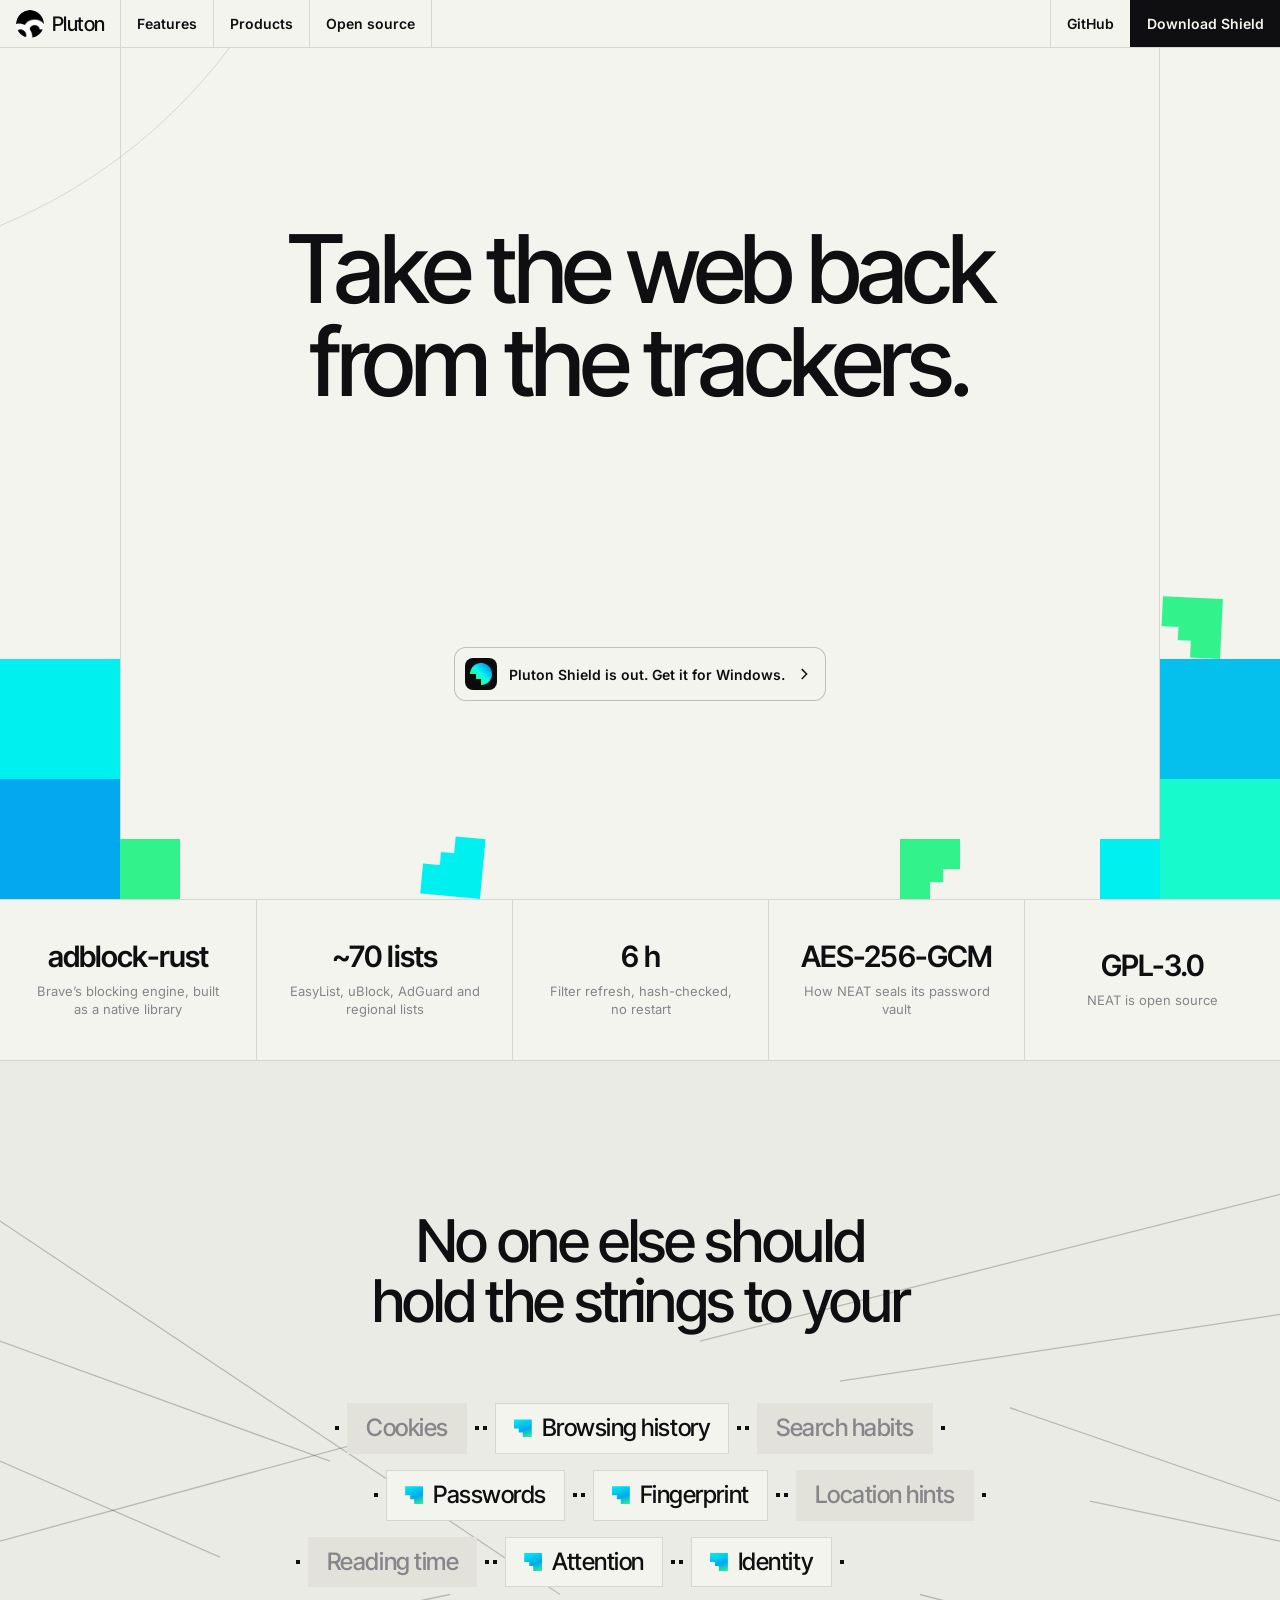
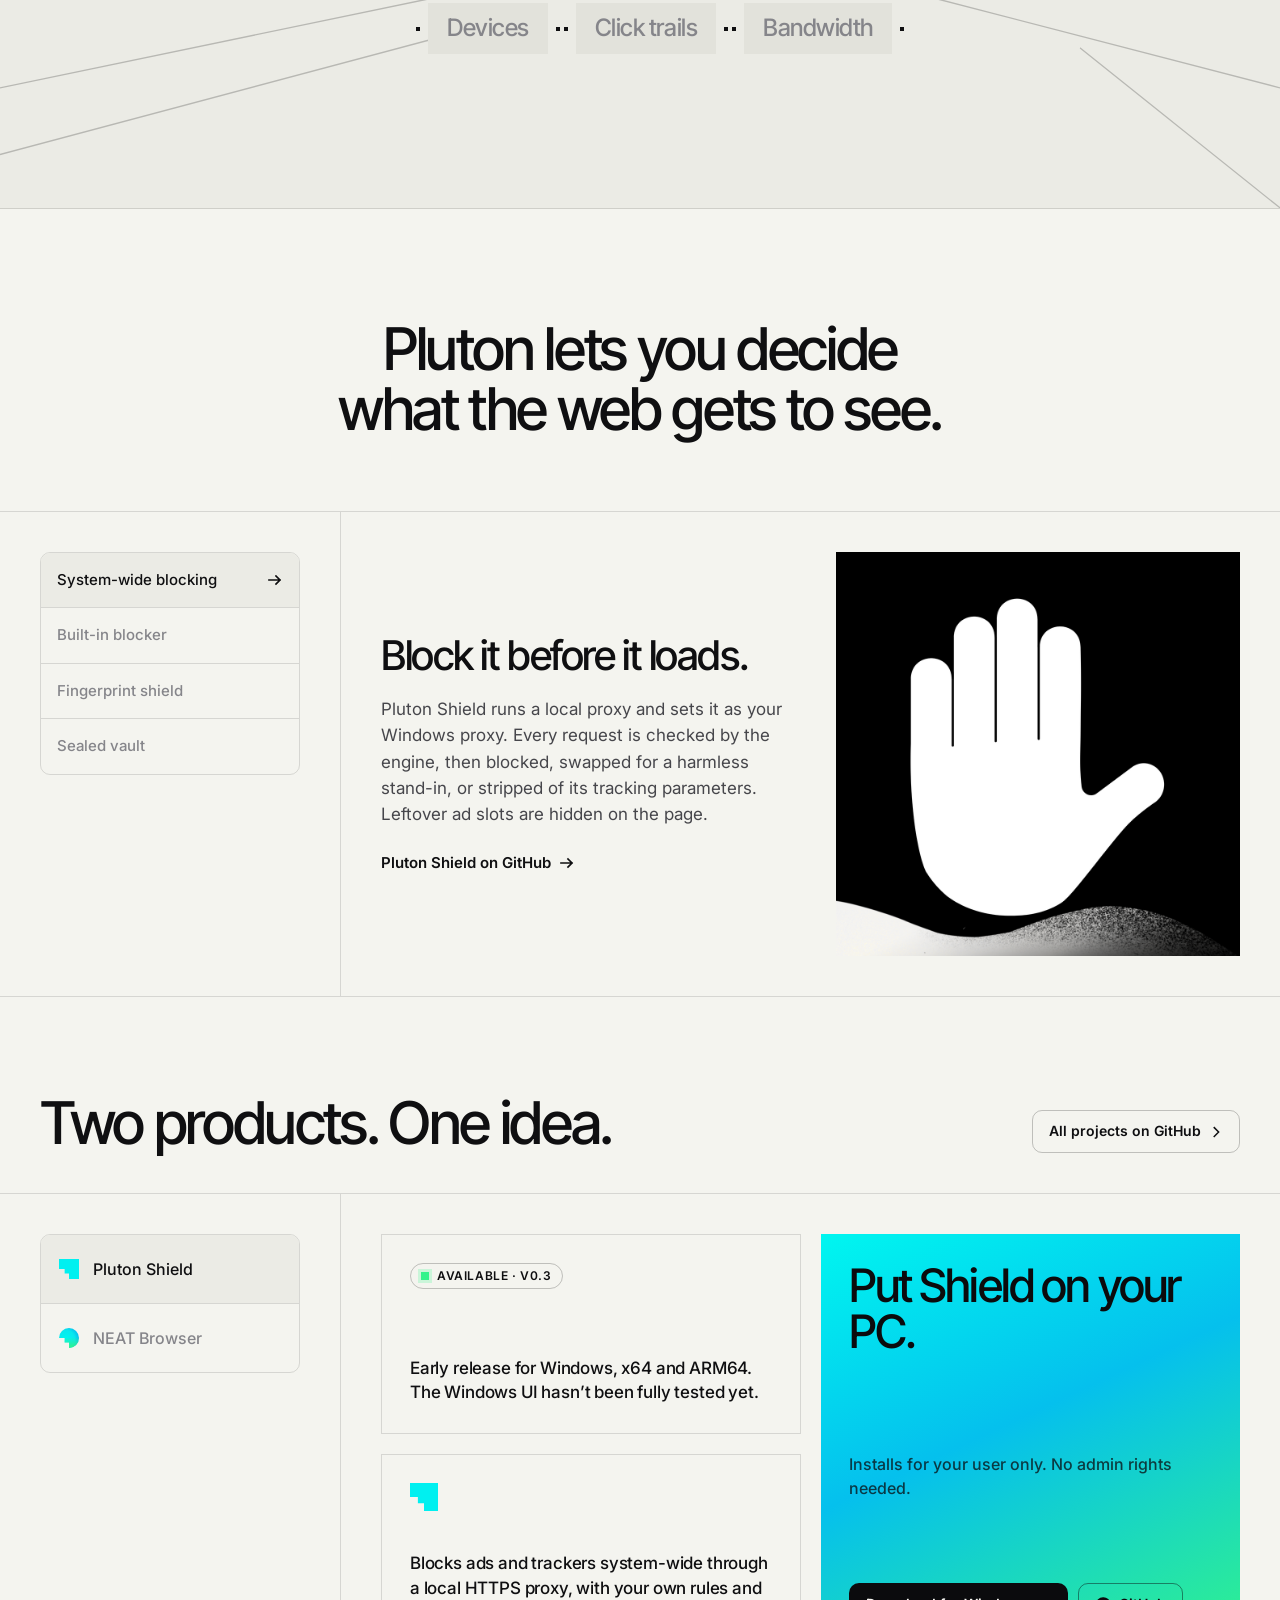
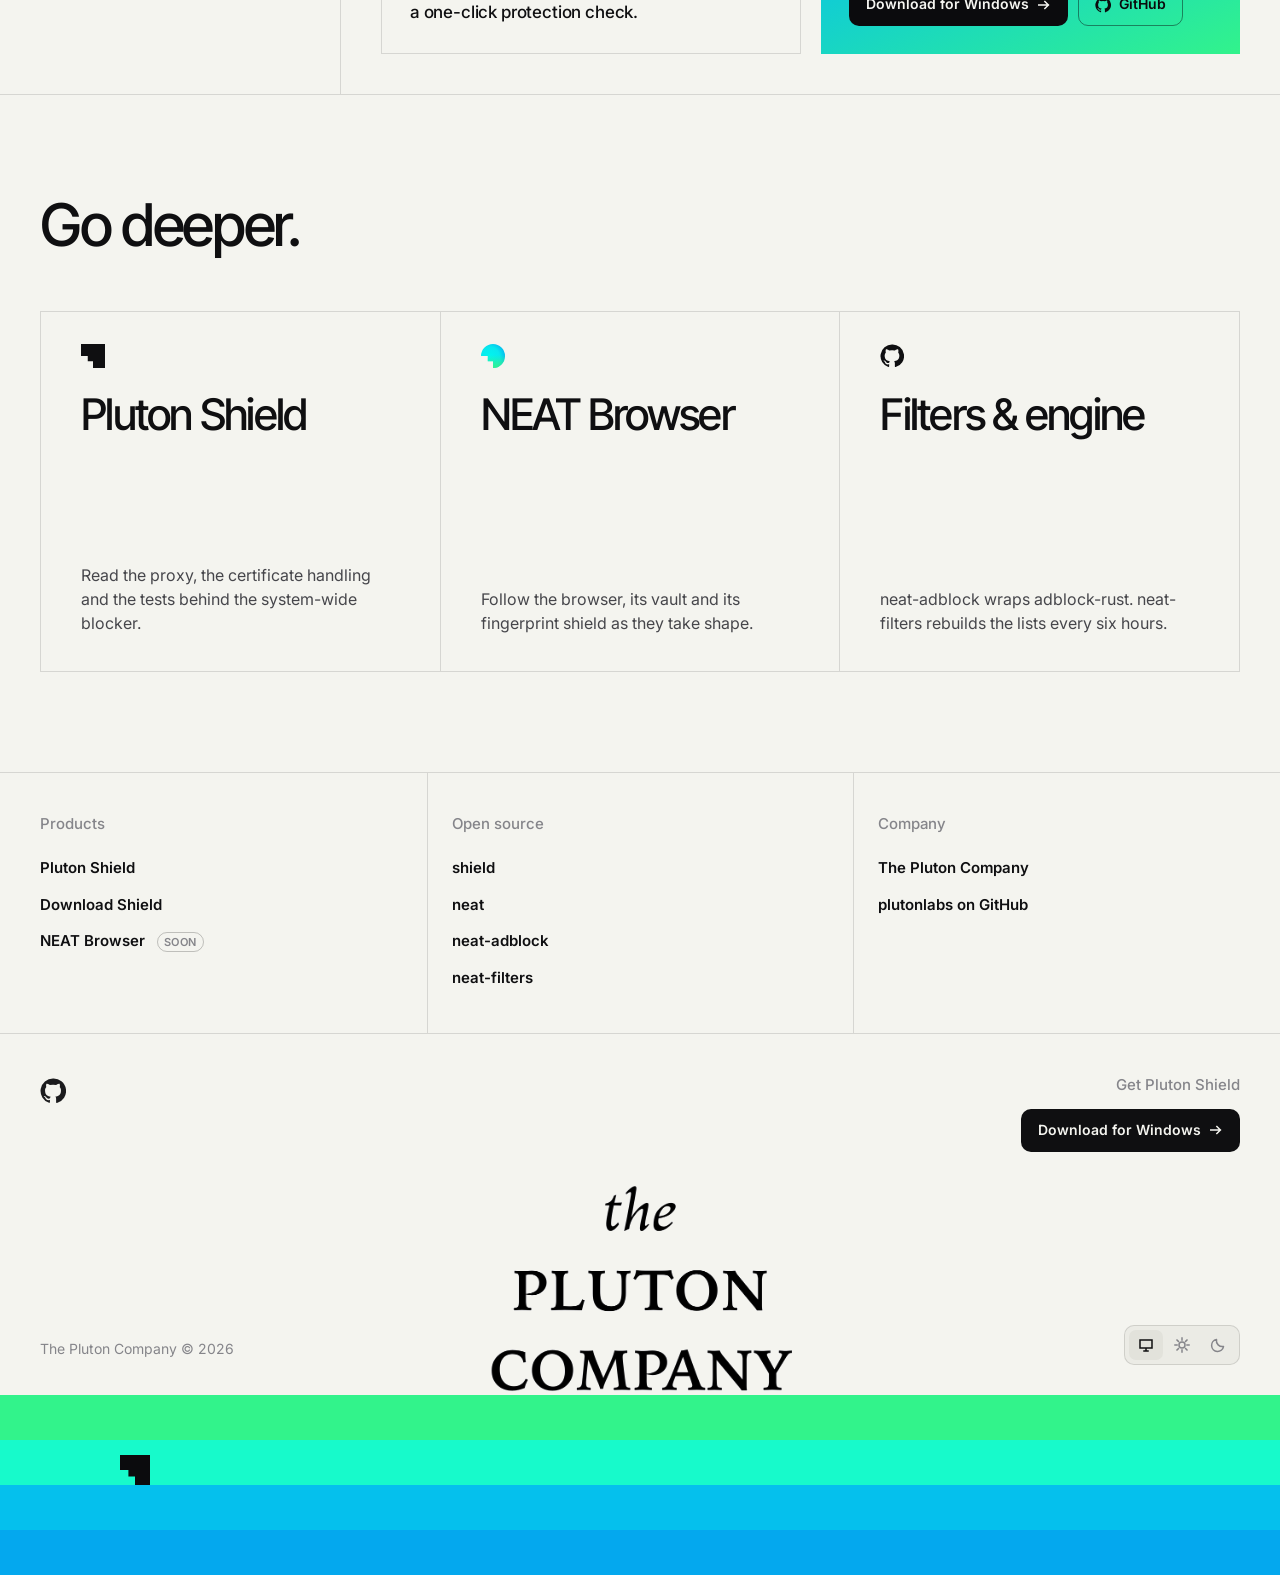
==== commit 606b4dbd: "Update release message for Pluton Shield" ====
--- a/index.html
+++ b/index.html
@@ -111,7 +111,7 @@
 
       <a class="pill" href="https://github.com/plutonlabs/shield/releases/latest" target="_blank" rel="noopener">
         <span class="pill__icon"><img src="assets/neat-icon.png" width="22" height="22" alt=""></span>
-        <span>Pluton Shield v0.3 is out. Get it for Windows.</span>
+        <span>Pluton Shield is out. Get it for Windows.</span>
         <svg class="ico" width="14" height="14" aria-hidden="true"><use href="#i-chev"/></svg>
       </a>
     </section>
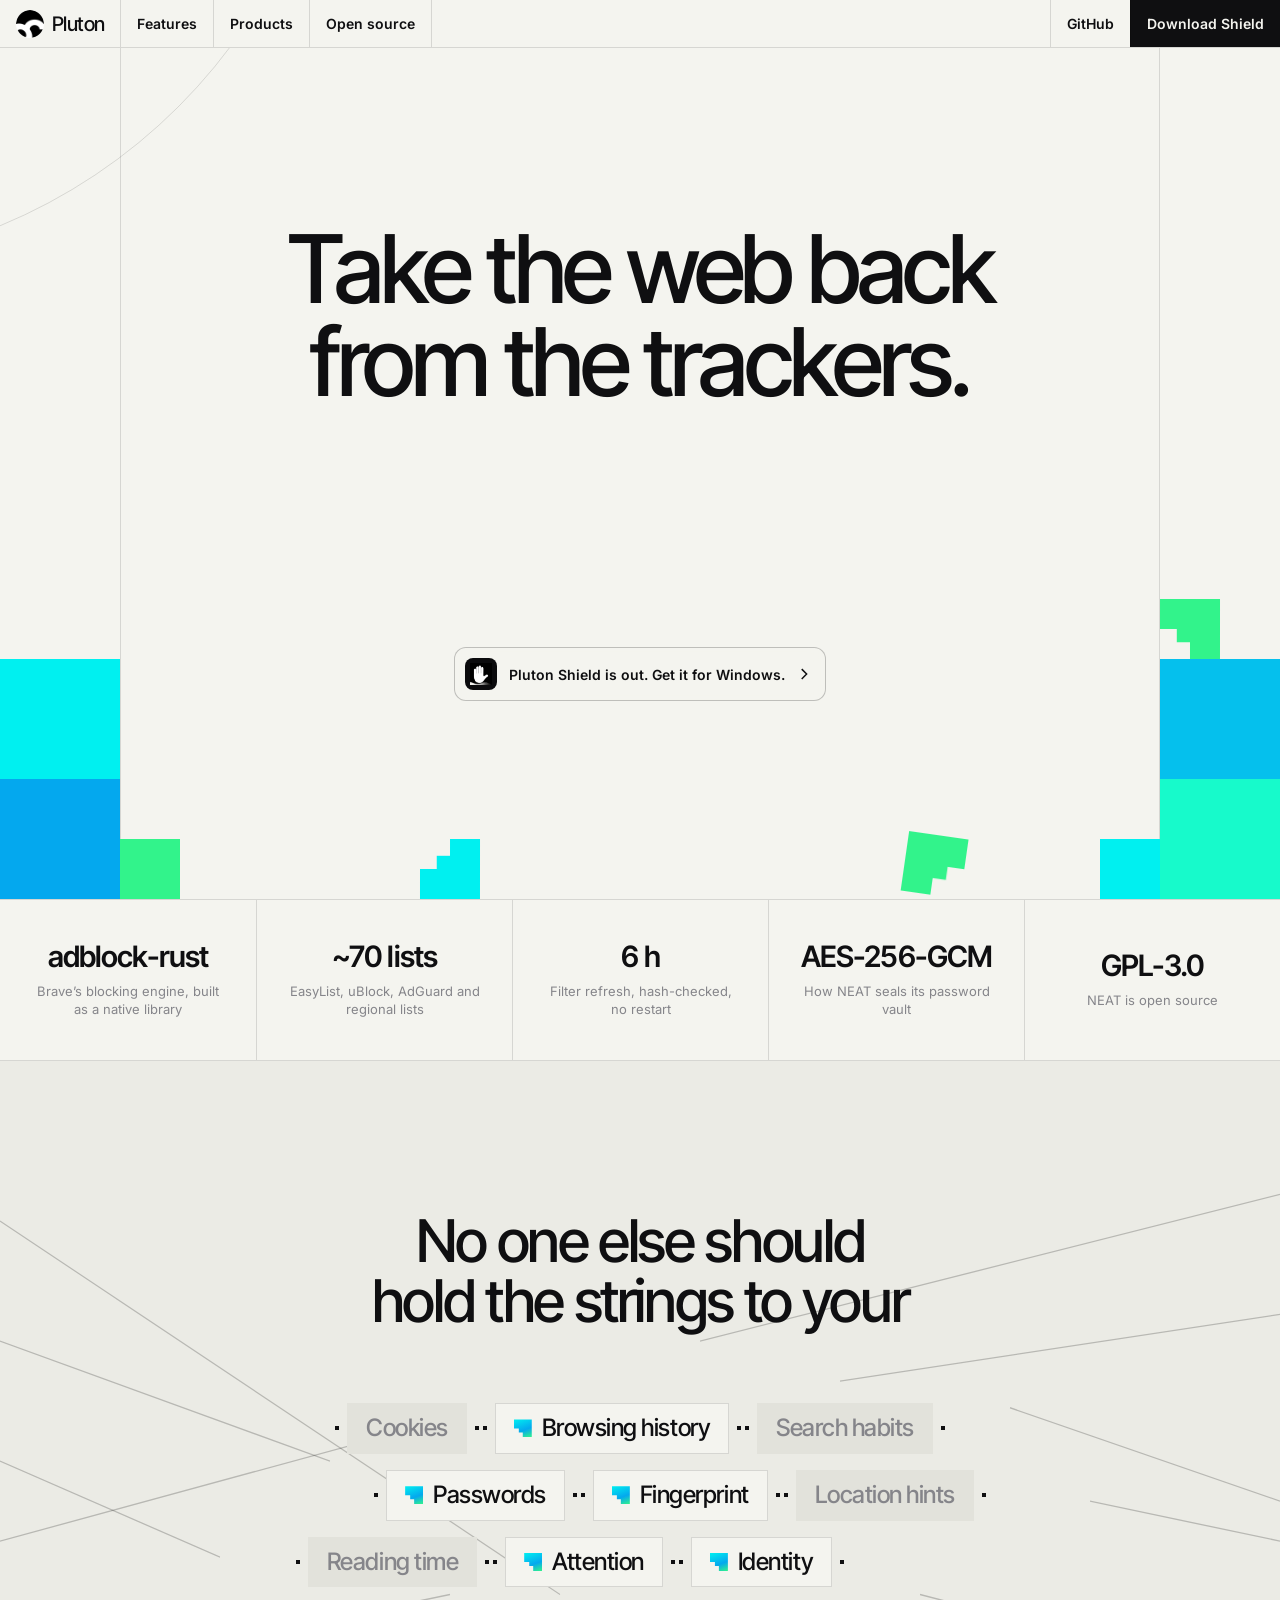
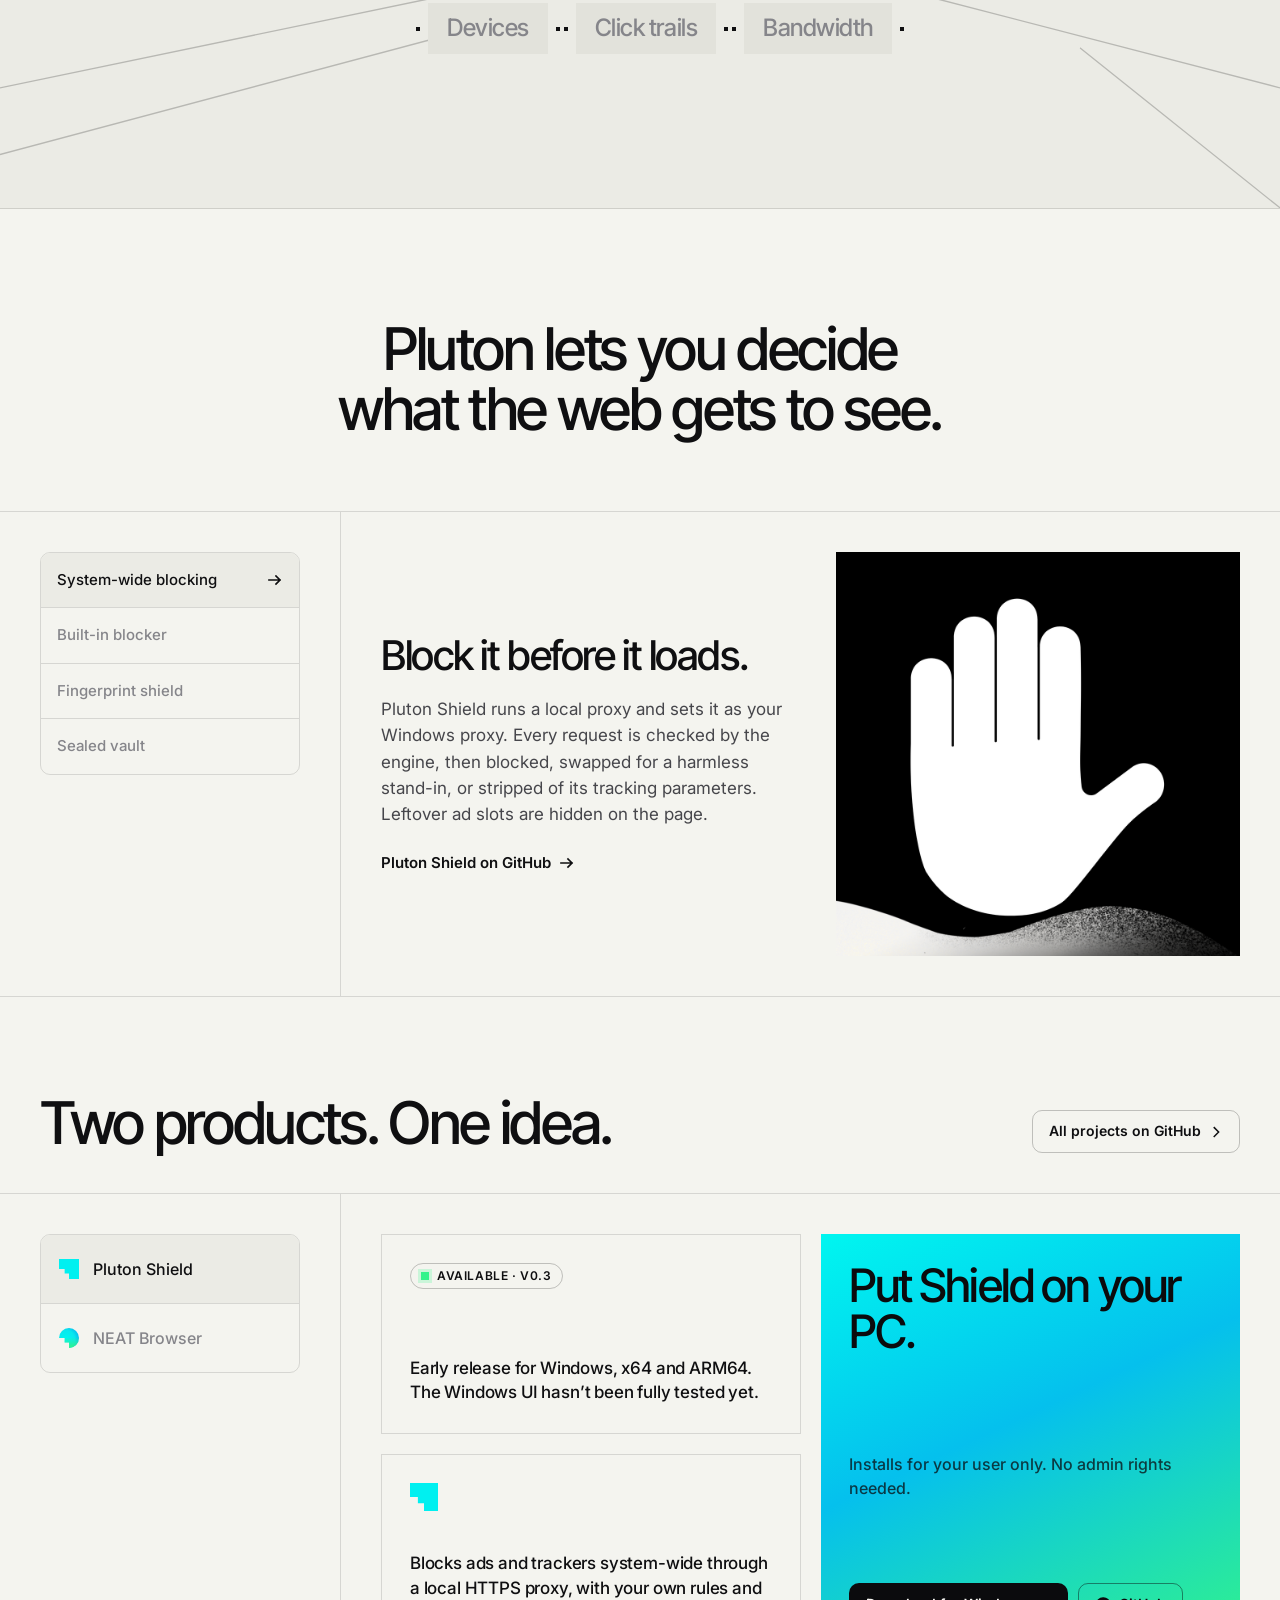
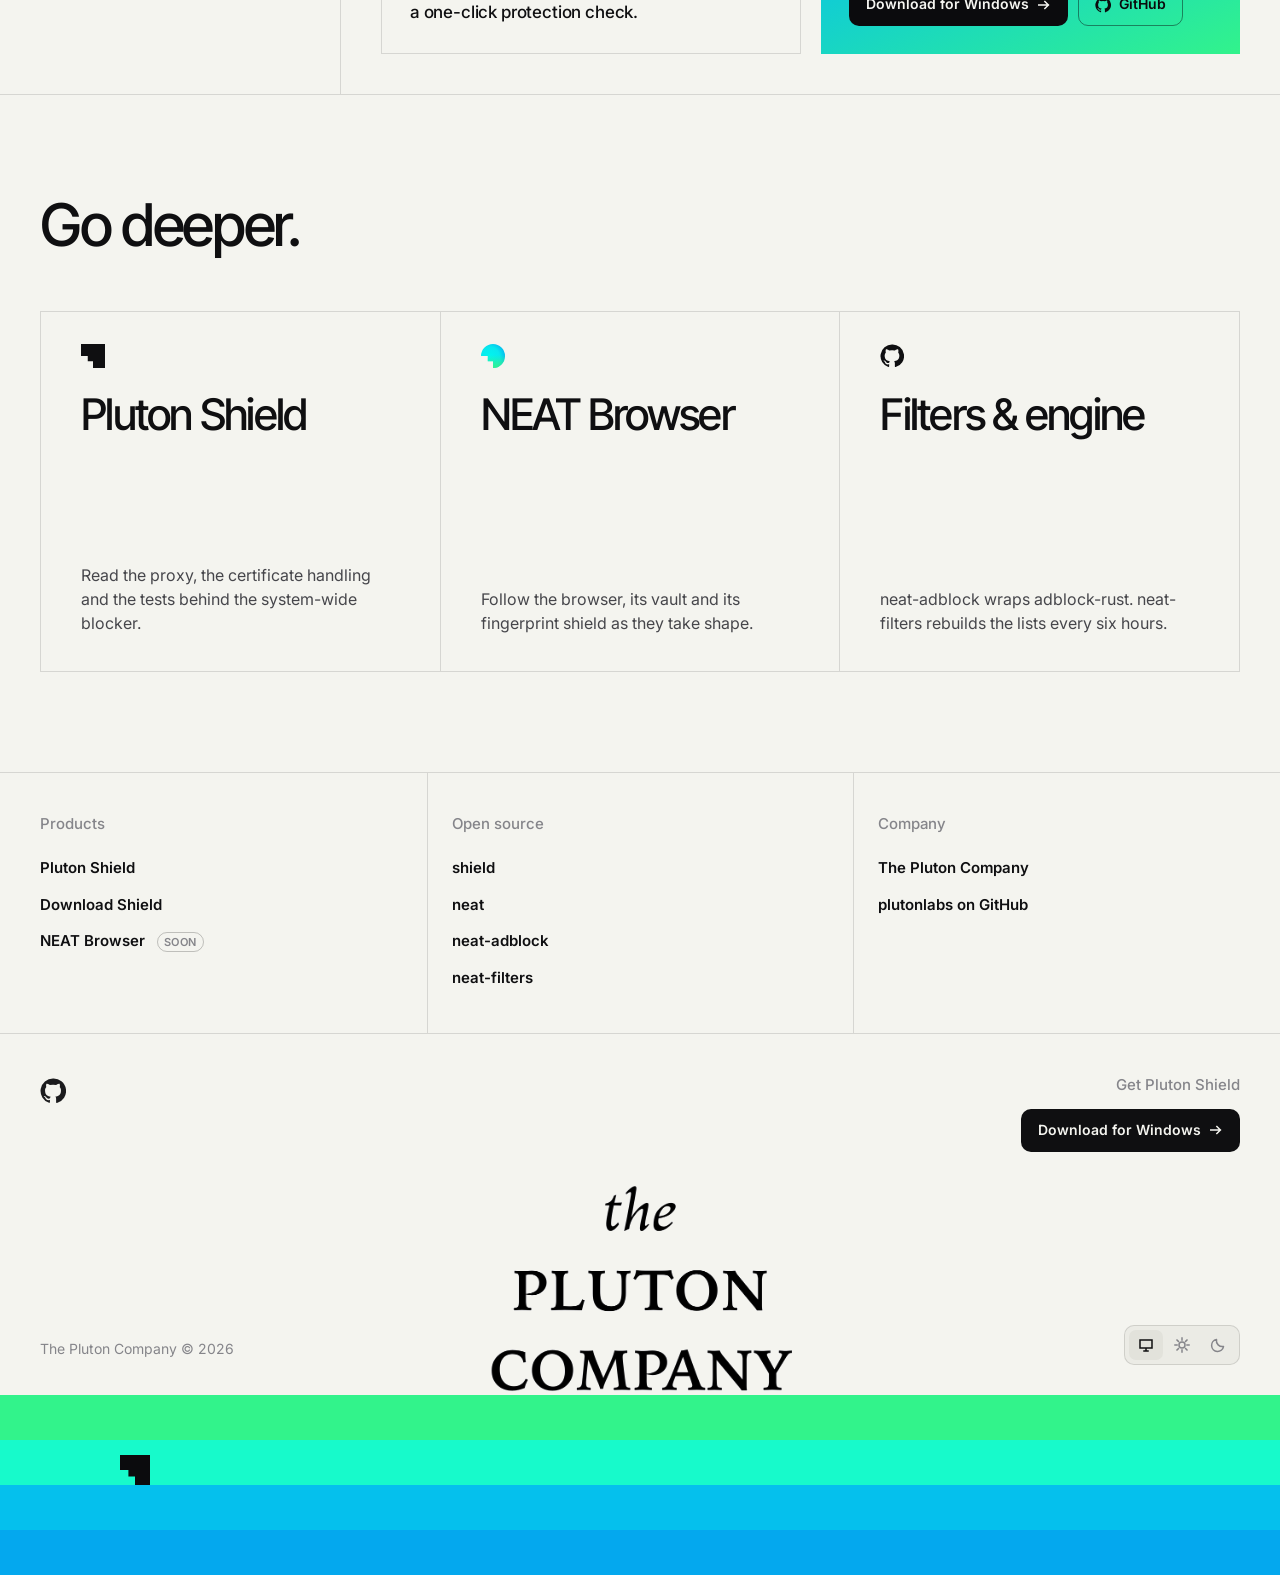
==== commit 664bdc31: "Update pill icon in index.html" ====
--- a/index.html
+++ b/index.html
@@ -110,7 +110,7 @@
       </div>
 
       <a class="pill" href="https://github.com/plutonlabs/shield/releases/latest" target="_blank" rel="noopener">
-        <span class="pill__icon"><img src="assets/neat-icon.png" width="22" height="22" alt=""></span>
+        <span class="pill__icon"><img src="assets/shield-hand.png" width="22" height="22" alt=""></span>
         <span>Pluton Shield is out. Get it for Windows.</span>
         <svg class="ico" width="14" height="14" aria-hidden="true"><use href="#i-chev"/></svg>
       </a>
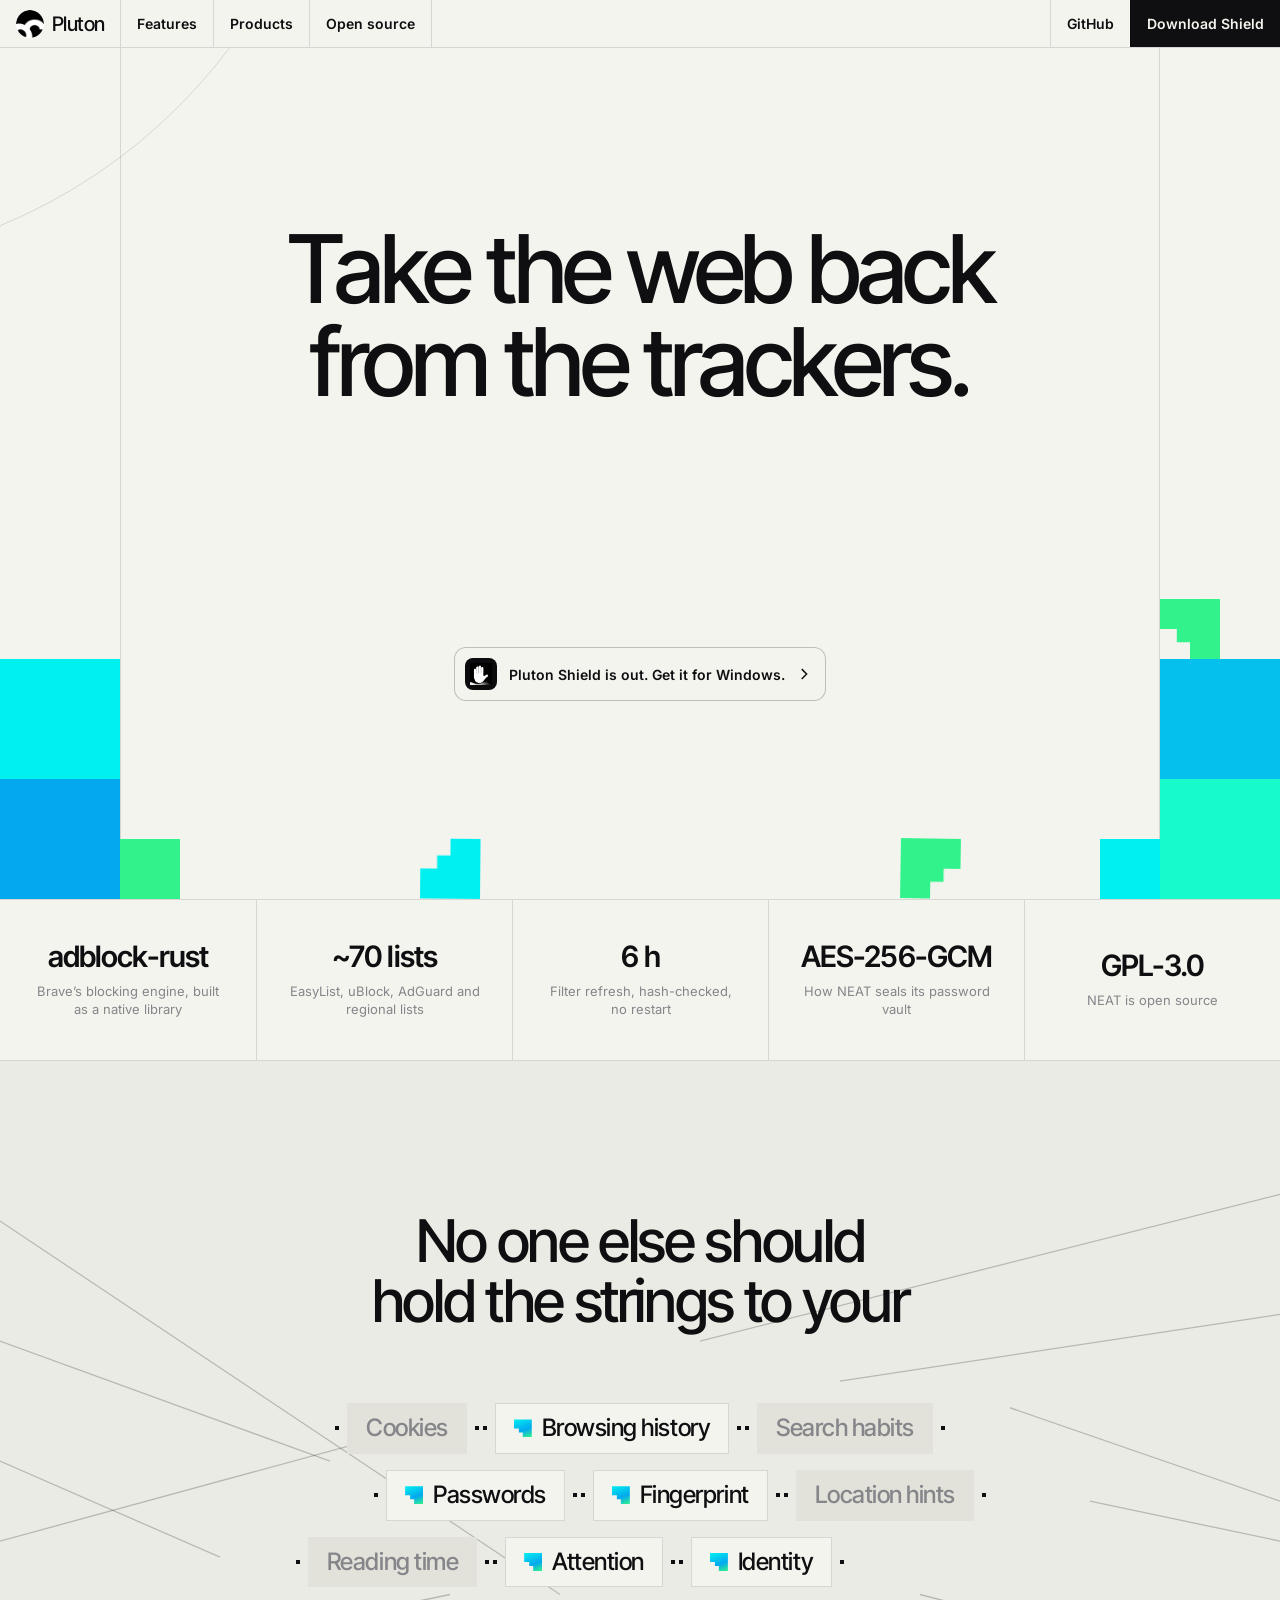
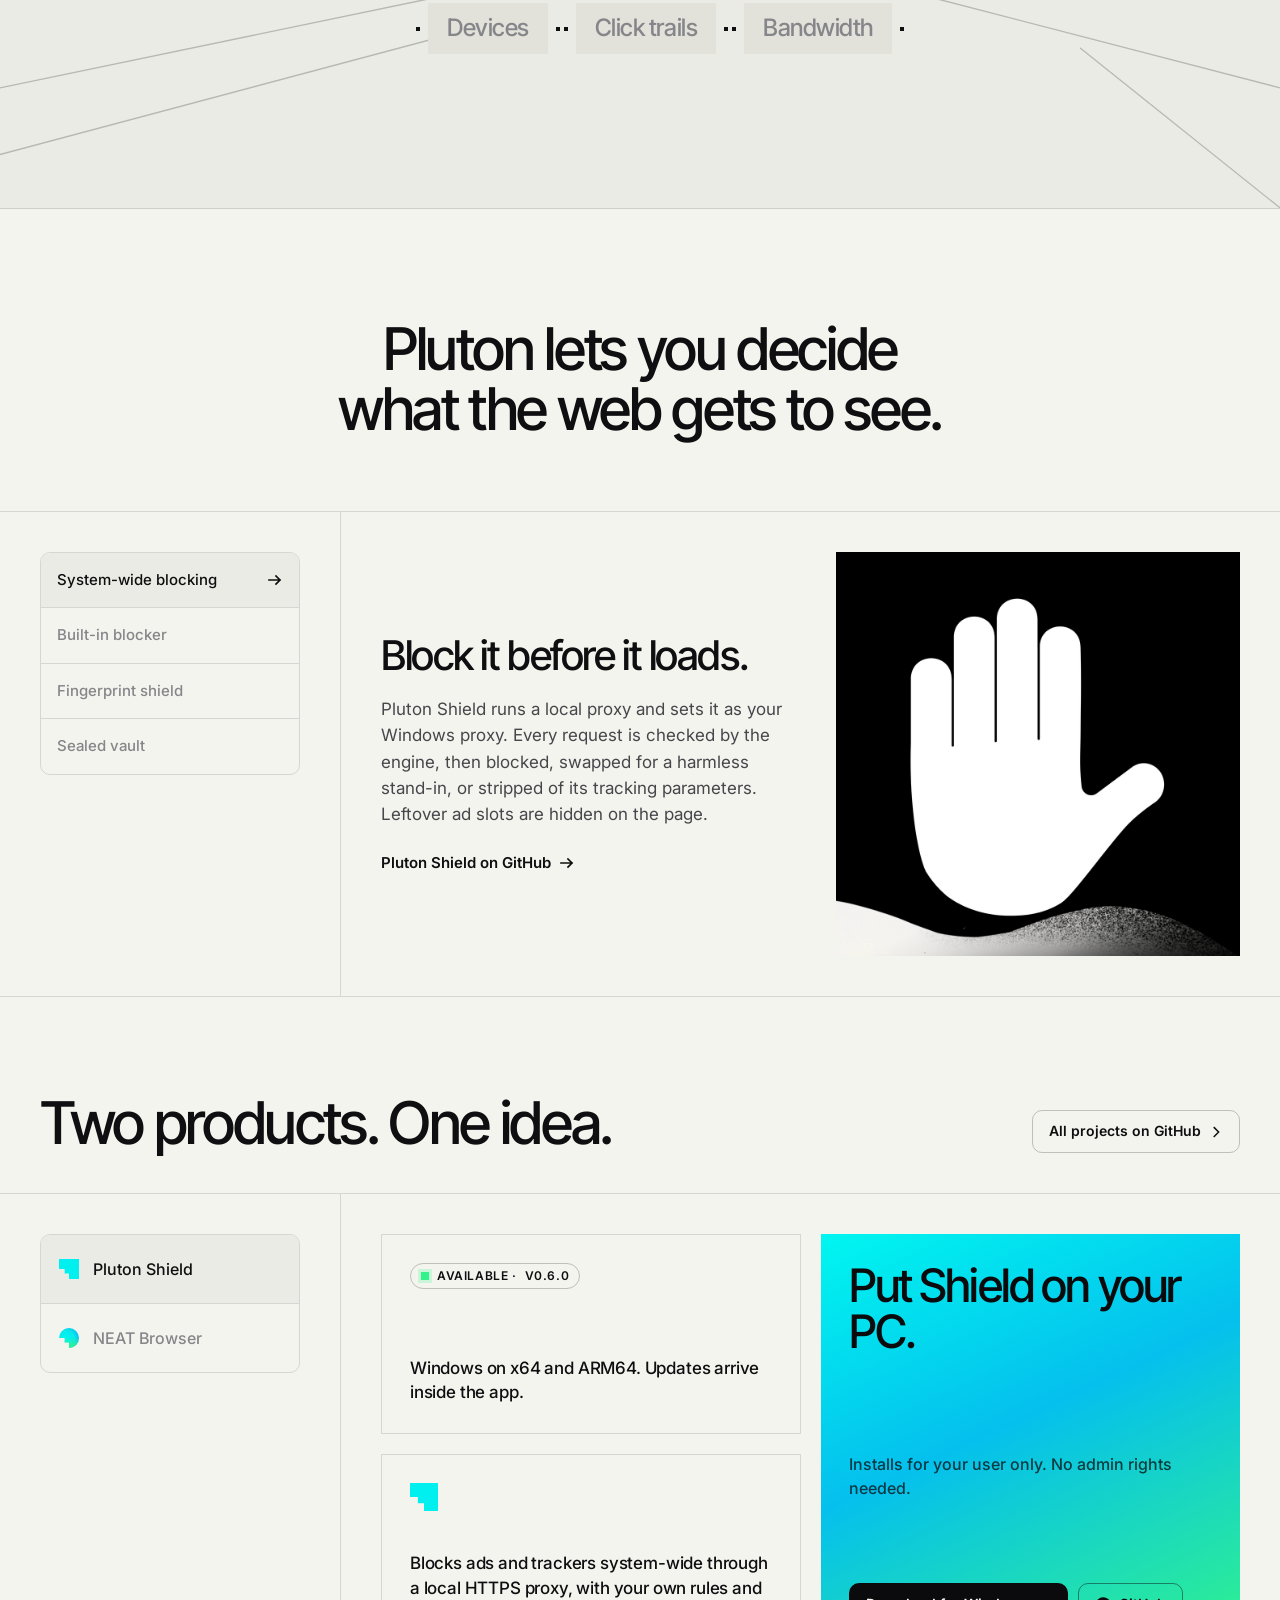
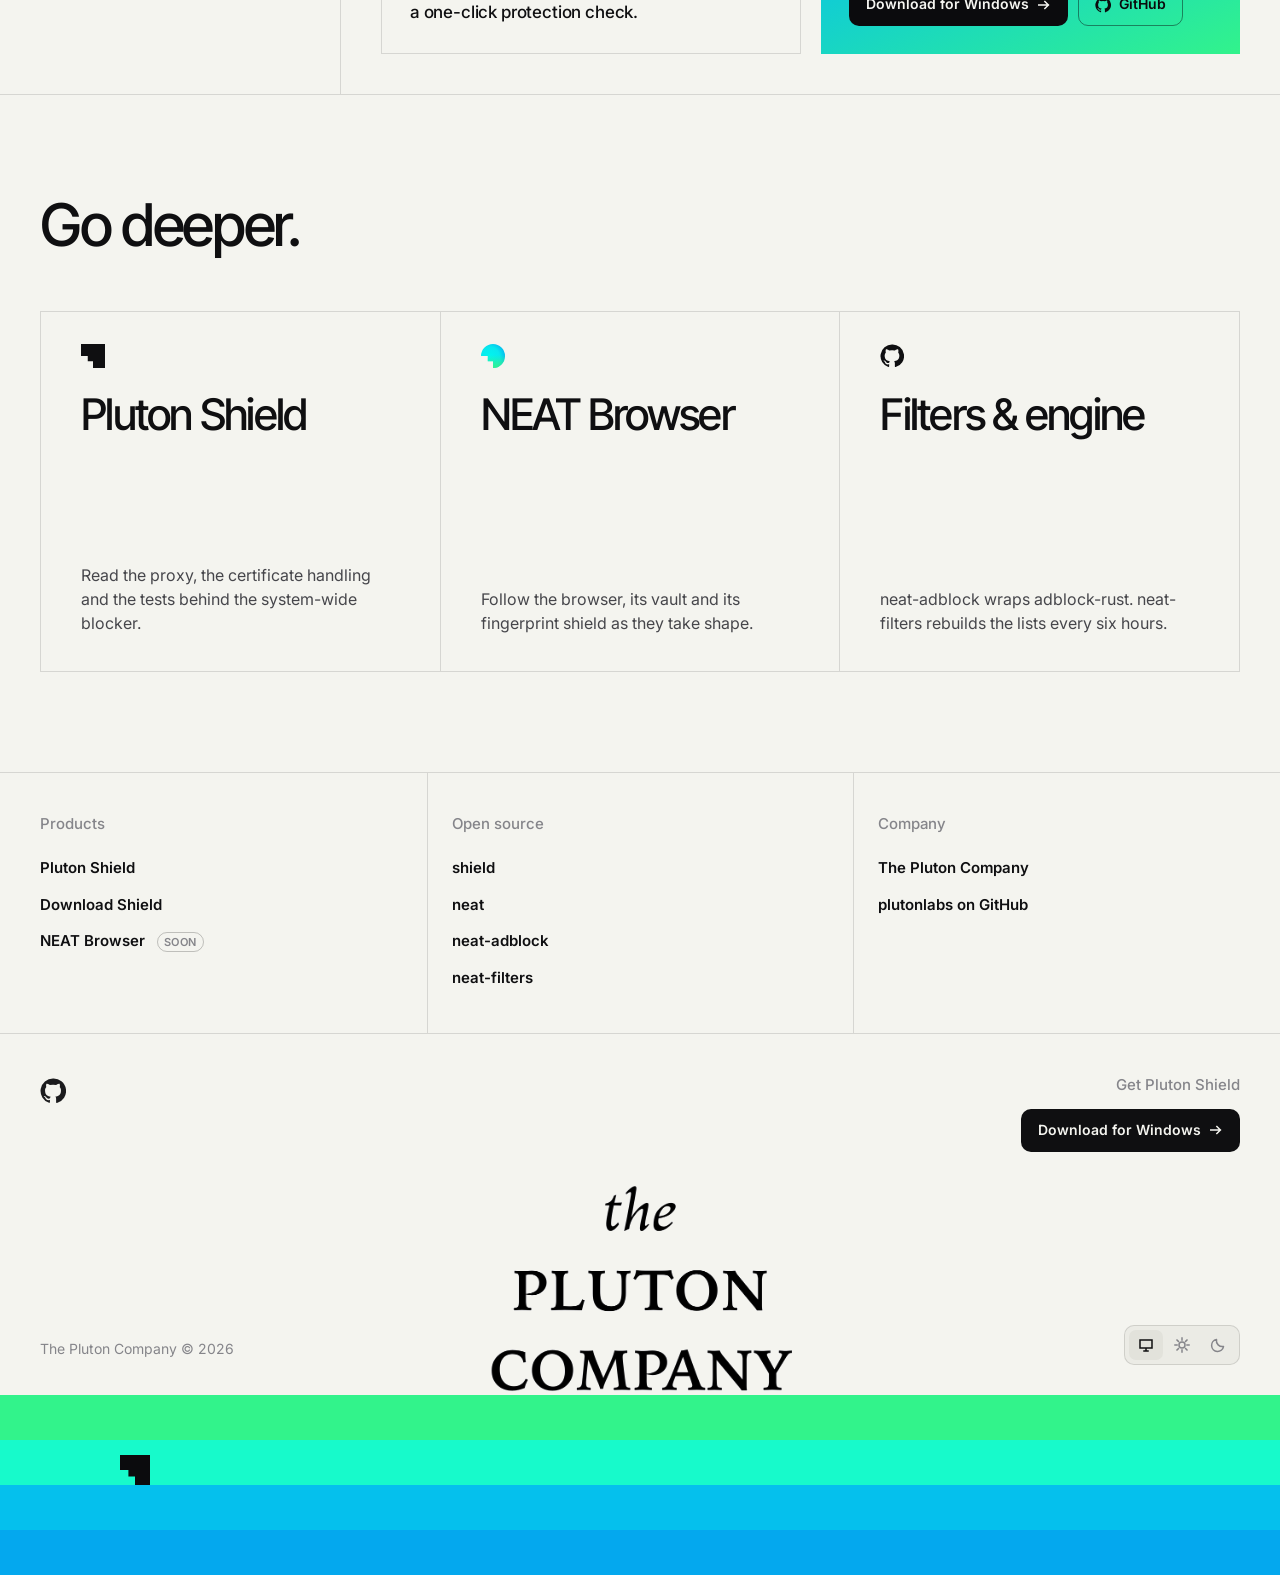
==== commit 5dc339f3: "add download update" ====
--- a/index.html
+++ b/index.html
@@ -21,6 +21,7 @@
 
   <!-- Runs before first paint so the saved theme is applied without a flash. -->
   <script src="js/app.js"></script>
+  <script src="js/release.js" defer></script>
 </head>
 <body>
 
@@ -74,7 +75,7 @@
 
     <div class="nav__right">
       <a class="nav__cell" href="https://github.com/plutonlabs" target="_blank" rel="noopener">GitHub</a>
-      <a class="nav__cell nav__cell--cta" href="https://github.com/plutonlabs/shield/releases/latest" target="_blank" rel="noopener">Download Shield</a>
+      <a class="nav__cell nav__cell--cta" href="download.html#shield">Download Shield</a>
       <button class="nav__toggle" type="button" aria-expanded="false" aria-controls="nav-links" aria-label="Menu">
         <span></span><span></span>
       </button>
@@ -109,7 +110,7 @@
         <div class="mv mv--d" data-mv="d"></div>
       </div>
 
-      <a class="pill" href="https://github.com/plutonlabs/shield/releases/latest" target="_blank" rel="noopener">
+      <a class="pill" href="download.html#shield">
         <span class="pill__icon"><img src="assets/shield-hand.png" width="22" height="22" alt=""></span>
         <span>Pluton Shield is out. Get it for Windows.</span>
         <svg class="ico" width="14" height="14" aria-hidden="true"><use href="#i-chev"/></svg>
@@ -290,8 +291,8 @@
           <div class="cards" role="tabpanel" id="panel-shield" aria-labelledby="tab-shield" tabindex="0">
             <div class="cards__col">
               <article class="card">
-                <span class="tag tag--live">Available · v0.3</span>
-                <p class="card__text">Early release for Windows, x64 and ARM64. The Windows UI hasn’t been fully tested yet.</p>
+                <span class="tag tag--live">Available · <span data-version>v0.6.0</span></span>
+                <p class="card__text">Windows on x64 and ARM64. Updates arrive inside the app.</p>
               </article>
               <article class="card">
                 <svg class="card__ico" width="28" height="28" aria-hidden="true"><use href="#i-stair"/></svg>
@@ -302,7 +303,7 @@
               <p class="card__big">Put Shield on your PC.</p>
               <p class="card__small">Installs for your user only. No admin rights needed.</p>
               <div class="card__actions">
-                <a class="btn btn--solid" href="https://github.com/plutonlabs/shield/releases/latest" target="_blank" rel="noopener">Download for Windows <svg class="ico" width="14" height="14" aria-hidden="true"><use href="#i-arrow"/></svg></a>
+                <a class="btn btn--solid" href="download.html#shield">Download for Windows <svg class="ico" width="14" height="14" aria-hidden="true"><use href="#i-arrow"/></svg></a>
                 <a class="btn btn--dark" href="https://github.com/plutonlabs/shield" target="_blank" rel="noopener"><svg class="ico" width="16" height="16" aria-hidden="true"><use href="#i-github"/></svg> GitHub</a>
               </div>
             </article>
@@ -312,7 +313,7 @@
           <div class="cards" role="tabpanel" id="panel-neat" aria-labelledby="tab-neat" tabindex="0" hidden>
             <div class="cards__col">
               <article class="card">
-                <span class="tag tag--soon">Not released yet</span>
+                <span class="tag tag--soon">Coming soon</span>
                 <p class="card__text">NEAT is still being built in the open. There is no download yet.</p>
               </article>
               <article class="card">
@@ -365,7 +366,7 @@
         <h2 class="footer__label">Products</h2>
         <ul>
           <li><a href="https://github.com/plutonlabs/shield" target="_blank" rel="noopener">Pluton Shield</a></li>
-          <li><a href="https://github.com/plutonlabs/shield/releases/latest" target="_blank" rel="noopener">Download Shield</a></li>
+          <li><a href="download.html#shield">Download Shield</a></li>
           <li><a href="https://github.com/plutonlabs/neat" target="_blank" rel="noopener">NEAT Browser <span class="soon">soon</span></a></li>
         </ul>
       </div>
@@ -395,7 +396,7 @@
       </div>
       <div class="footer__get">
         <span class="footer__label">Get Pluton Shield</span>
-        <a class="btn btn--solid" href="https://github.com/plutonlabs/shield/releases/latest" target="_blank" rel="noopener">Download for Windows <svg class="ico" width="14" height="14" aria-hidden="true"><use href="#i-arrow"/></svg></a>
+        <a class="btn btn--solid" href="download.html#shield">Download for Windows <svg class="ico" width="14" height="14" aria-hidden="true"><use href="#i-arrow"/></svg></a>
       </div>
     </div>
 
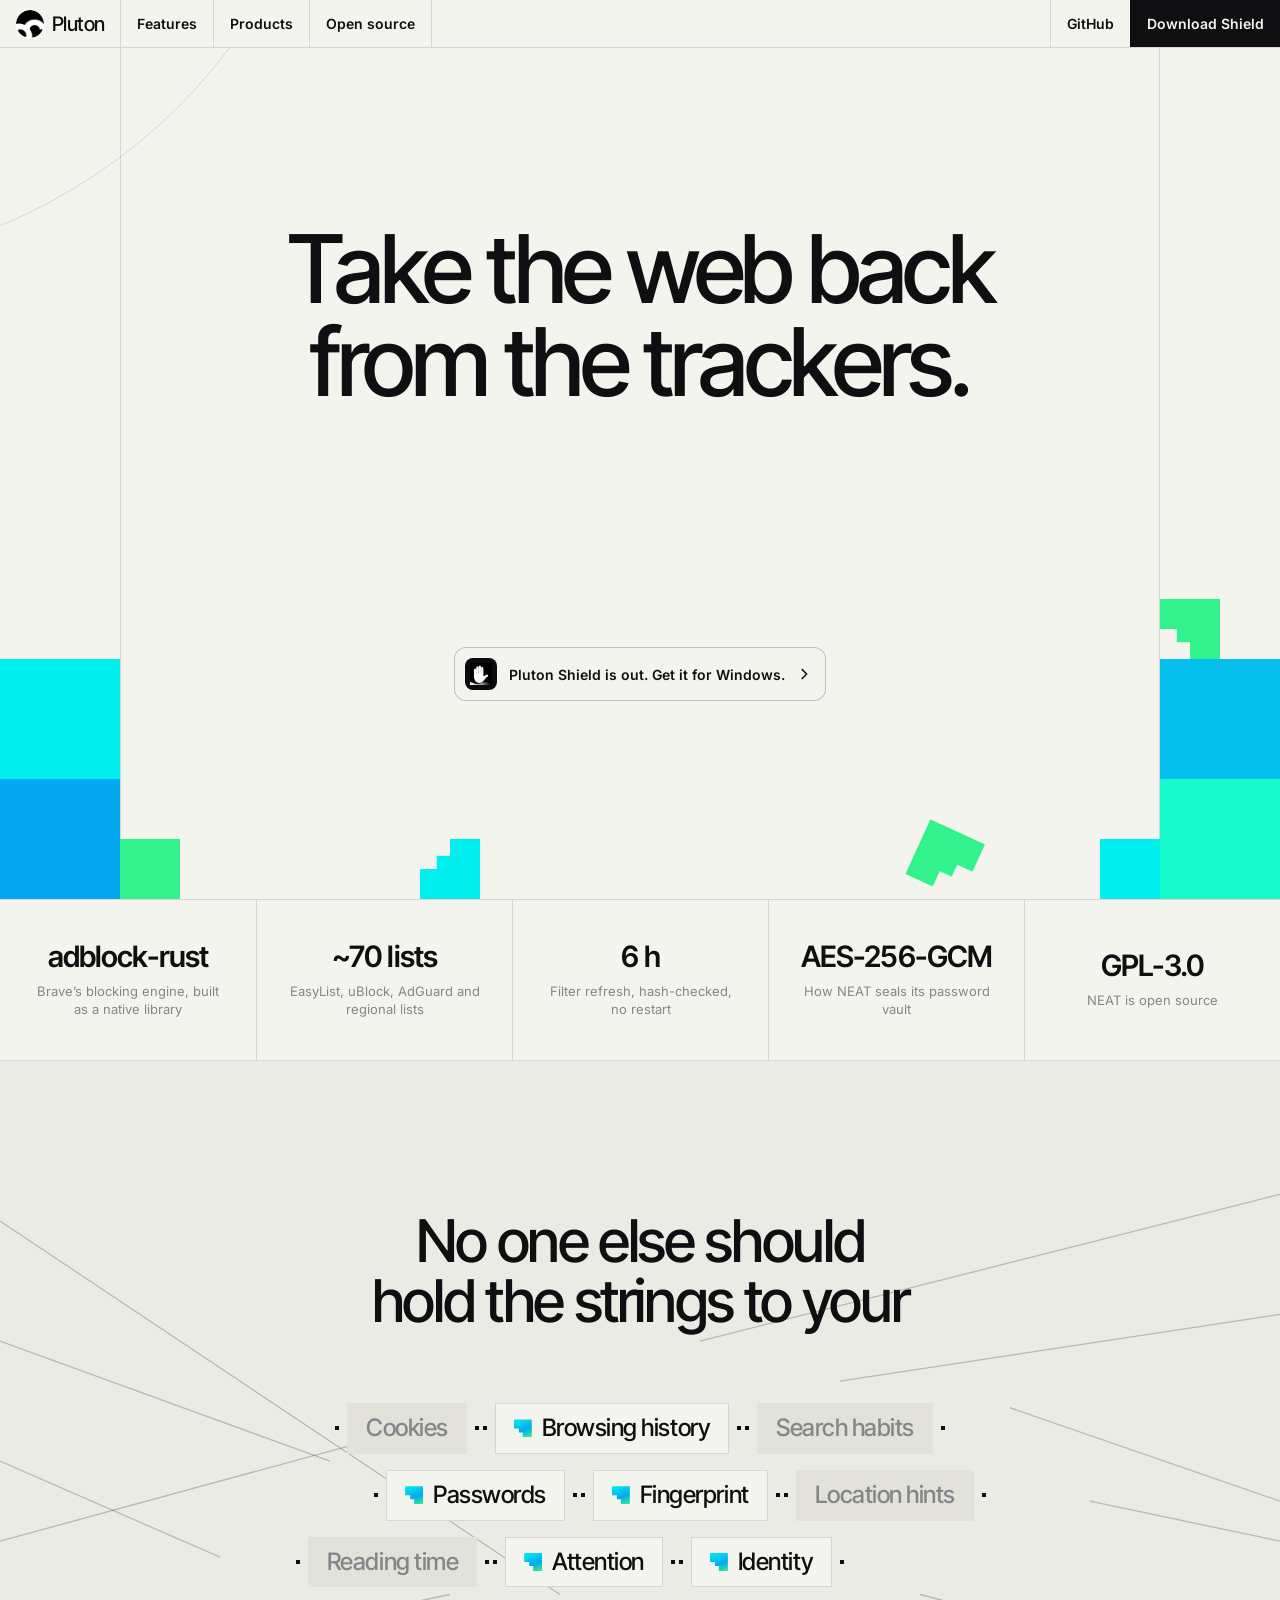
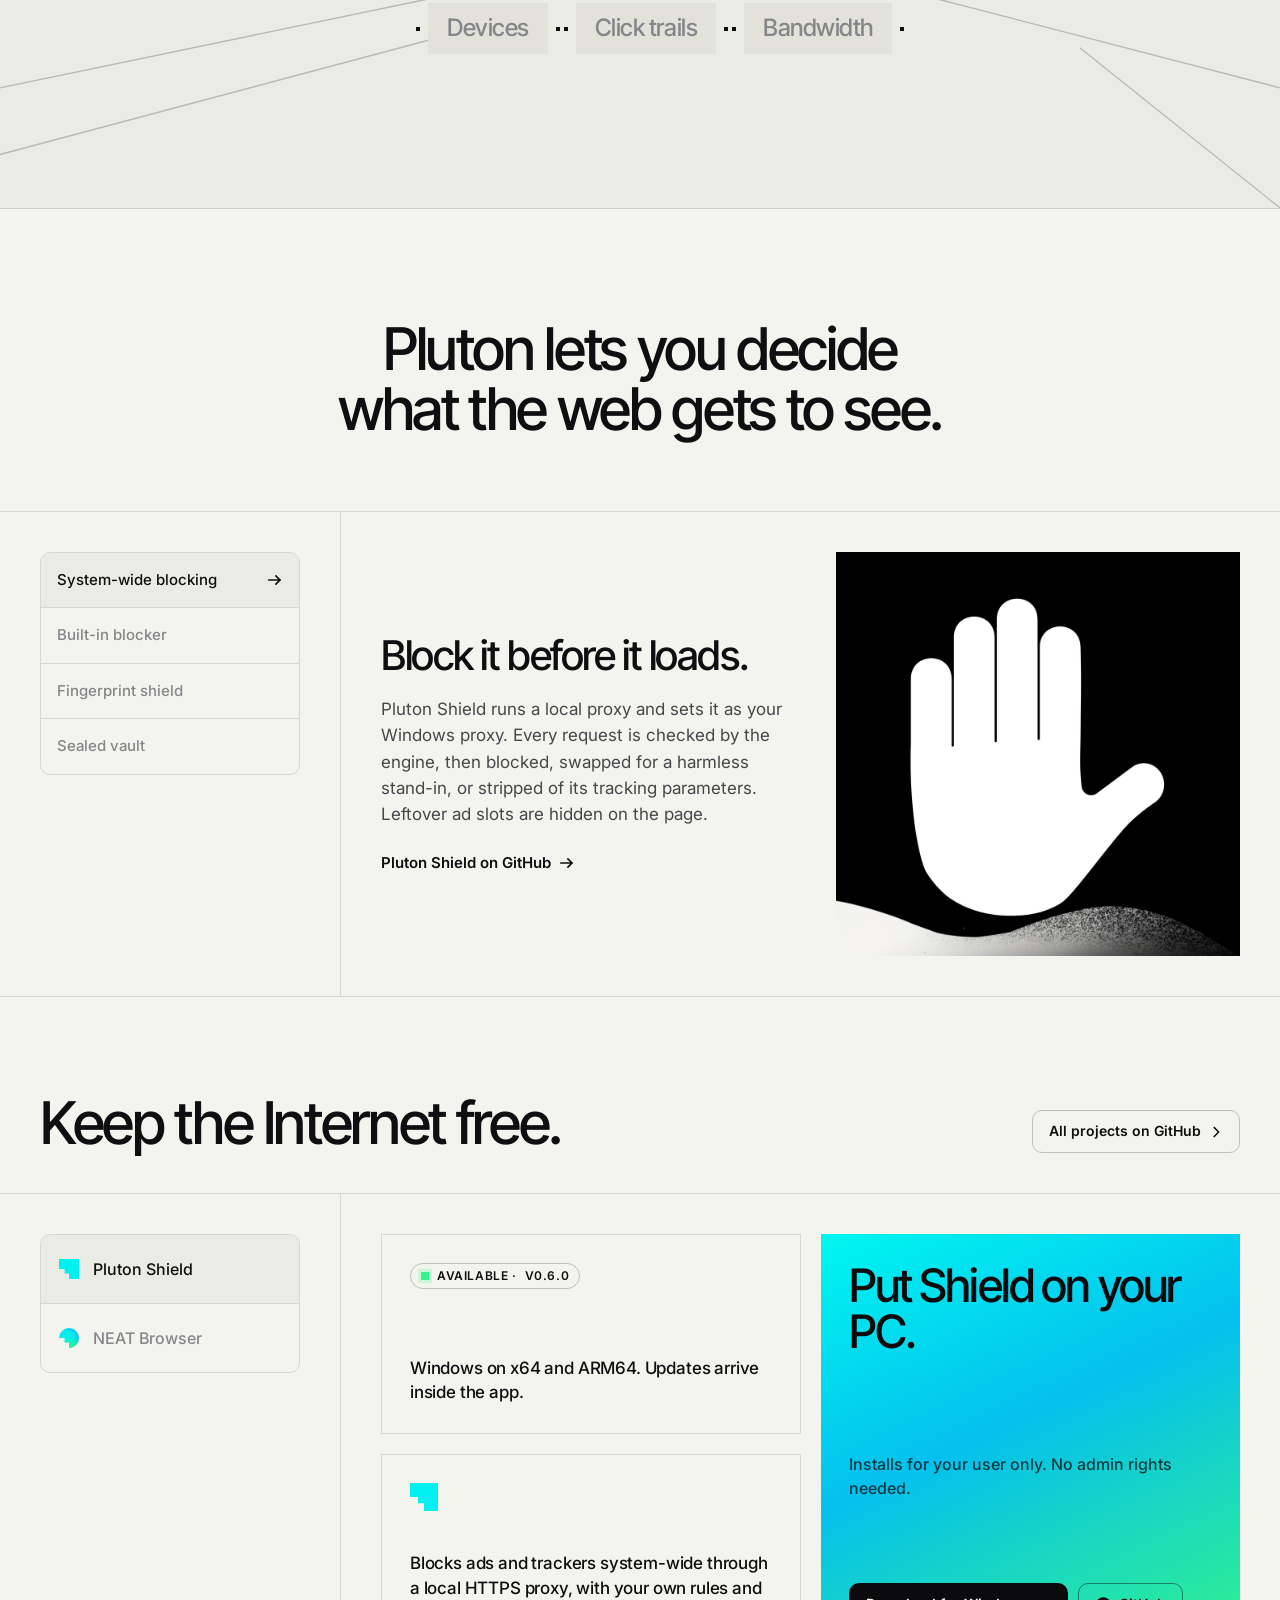
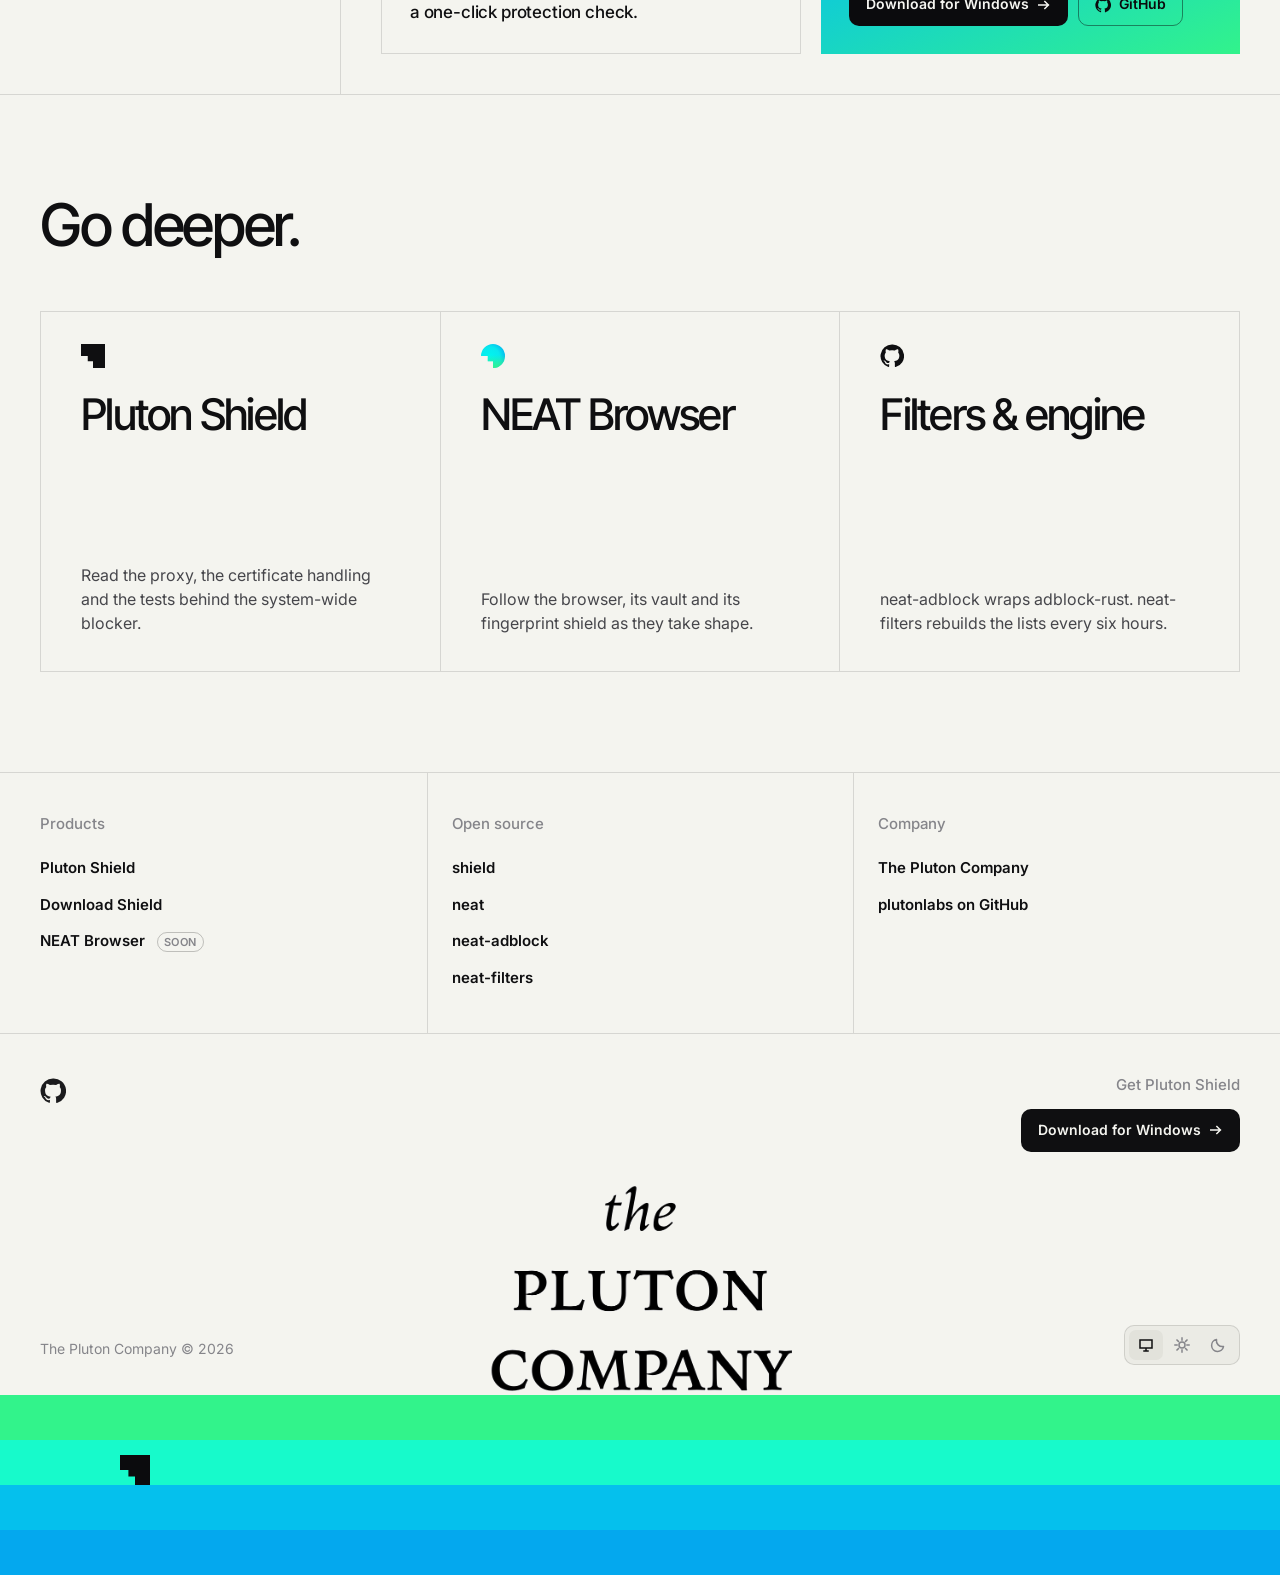
==== commit 008f118f: "Update product title to 'Keep the Internet free.'" ====
--- a/index.html
+++ b/index.html
@@ -270,7 +270,7 @@
     <!-- ============ PRODUCTS ============ -->
     <section class="work" id="products" aria-labelledby="work-title">
       <div class="work__head">
-        <h2 class="display display--md" id="work-title">Two products. One idea.</h2>
+        <h2 class="display display--md" id="work-title">Keep the Internet free.</h2>
         <a class="btn" href="https://github.com/plutonlabs" target="_blank" rel="noopener">All projects on GitHub <svg class="ico" width="14" height="14" aria-hidden="true"><use href="#i-chev"/></svg></a>
       </div>
 
